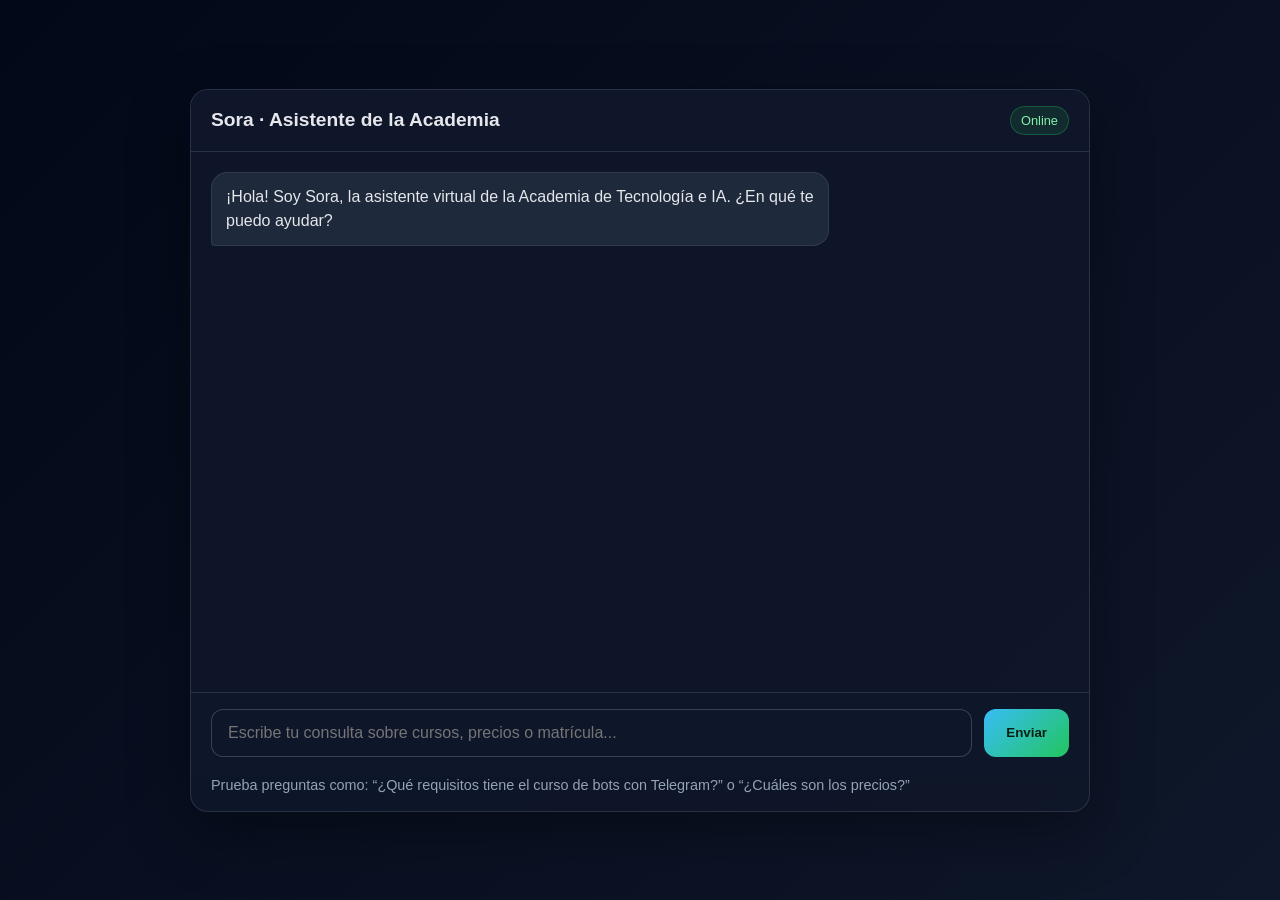
==== templates/index.html @ 0be1554e "cambios" ====
<!DOCTYPE html>
<html lang="es">
  <head>
    <meta charset="UTF-8" />
    <meta name="viewport" content="width=device-width, initial-scale=1.0" />
    <title>Sora AI Support</title>
    <style>
      :root {
        --bg: #0f172a;
        --panel: #111827;
        --panel-soft: #1f2937;
        --primary: #22c55e;
        --secondary: #38bdf8;
        --text: #e5e7eb;
        --muted: #94a3b8;
        --user: #14532d;
        --bot: #1e293b;
      }

      * { box-sizing: border-box; }
      body {
        margin: 0;
        font-family: Arial, sans-serif;
        background: linear-gradient(135deg, #020817, var(--bg));
        color: var(--text);
        min-height: 100vh;
        display: flex;
        align-items: center;
        justify-content: center;
      }

      .app {
        width: min(900px, 95vw);
        background: rgba(15, 23, 42, 0.9);
        border: 1px solid rgba(148, 163, 184, 0.2);
        border-radius: 18px;
        box-shadow: 0 20px 60px rgba(0,0,0,0.35);
        overflow: hidden;
      }

      .topbar {
        background: rgba(15, 23, 42, 0.95);
        padding: 16px 20px;
        border-bottom: 1px solid rgba(148, 163, 184, 0.2);
        display: flex;
        justify-content: space-between;
        align-items: center;
      }

      .title {
        font-size: 1.2rem;
        font-weight: 700;
      }

      .status {
        background: rgba(34, 197, 94, 0.12);
        color: #86efac;
        border: 1px solid rgba(34, 197, 94, 0.3);
        padding: 6px 10px;
        border-radius: 999px;
        font-size: 0.8rem;
      }

      .chat {
        height: 60vh;
        min-height: 420px;
        overflow-y: auto;
        padding: 20px;
        background: rgba(15, 23, 42, 0.6);
      }

      .msg {
        display: flex;
        margin-bottom: 14px;
      }

      .msg.user { justify-content: flex-end; }
      .msg.bot { justify-content: flex-start; }

      .bubble {
        max-width: 72%;
        padding: 12px 14px;
        border-radius: 16px;
        line-height: 1.5;
        white-space: pre-wrap;
      }

      .msg.user .bubble {
        background: var(--user);
        border-bottom-right-radius: 4px;
      }

      .msg.bot .bubble {
        background: var(--bot);
        border: 1px solid rgba(148, 163, 184, 0.15);
        border-bottom-left-radius: 4px;
      }

      .composer {
        display: flex;
        gap: 12px;
        padding: 16px 20px 20px;
        background: rgba(15, 23, 42, 0.9);
        border-top: 1px solid rgba(148, 163, 184, 0.2);
      }

      input {
        flex: 1;
        border: 1px solid rgba(148, 163, 184, 0.3);
        background: rgba(15, 23, 42, 0.8);
        color: var(--text);
        border-radius: 12px;
        padding: 14px 16px;
        font-size: 1rem;
      }

      button {
        border: none;
        background: linear-gradient(135deg, var(--secondary), var(--primary));
        color: #062012;
        font-weight: 700;
        border-radius: 12px;
        padding: 0 22px;
        cursor: pointer;
      }

      .hint {
        padding: 0 20px 18px;
        color: var(--muted);
        font-size: 0.9rem;
      }
    </style>
  </head>
  <body>
    <div class="app">
      <div class="topbar">
        <div class="title">Sora · Asistente de la Academia</div>
        <div class="status">Online</div>
      </div>

      <div class="chat" id="chat"></div>

      <div class="composer">
        <input id="message" type="text" placeholder="Escribe tu consulta sobre cursos, precios o matrícula..." />
        <button id="sendBtn">Enviar</button>
      </div>
      <div class="hint">Prueba preguntas como: “¿Qué requisitos tiene el curso de bots con Telegram?” o “¿Cuáles son los precios?”</div>
    </div>

    <script>
      const chat = document.getElementById('chat');
      const input = document.getElementById('message');
      const sendBtn = document.getElementById('sendBtn');

      function addMessage(text, sender = 'bot') {
        const row = document.createElement('div');
        row.className = `msg ${sender}`;
        const bubble = document.createElement('div');
        bubble.className = 'bubble';
        bubble.textContent = text;
        row.appendChild(bubble);
        chat.appendChild(row);
        chat.scrollTop = chat.scrollHeight;
      }

      function sendMessage() {
        const text = input.value.trim();
        if (!text) return;

        addMessage(text, 'user');
        input.value = '';
        input.disabled = true;
        sendBtn.disabled = true;

        fetch('/api/chat', {
          method: 'POST',
          headers: { 'Content-Type': 'application/json' },
          body: JSON.stringify({ message: text })
        })
        .then(async (res) => {
          const data = await res.json();
          if (!res.ok) {
            throw new Error(data.error || 'Error al consultar');
          }
          addMessage(data.answer || 'Sin respuesta', 'bot');
        })
        .catch((error) => {
          addMessage('No pude responder ahora mismo. Revisa que la base de conocimientos esté disponible.', 'bot');
          console.error(error);
        })
        .finally(() => {
          input.disabled = false;
          sendBtn.disabled = false;
          input.focus();
        });
      }

      sendBtn.addEventListener('click', sendMessage);
      input.addEventListener('keydown', (event) => {
        if (event.key === 'Enter') {
          sendMessage();
        }
      });

      addMessage('¡Hola! Soy Sora, la asistente virtual de la Academia de Tecnología e IA. ¿En qué te puedo ayudar?', 'bot');
    </script>
  </body>
</html>
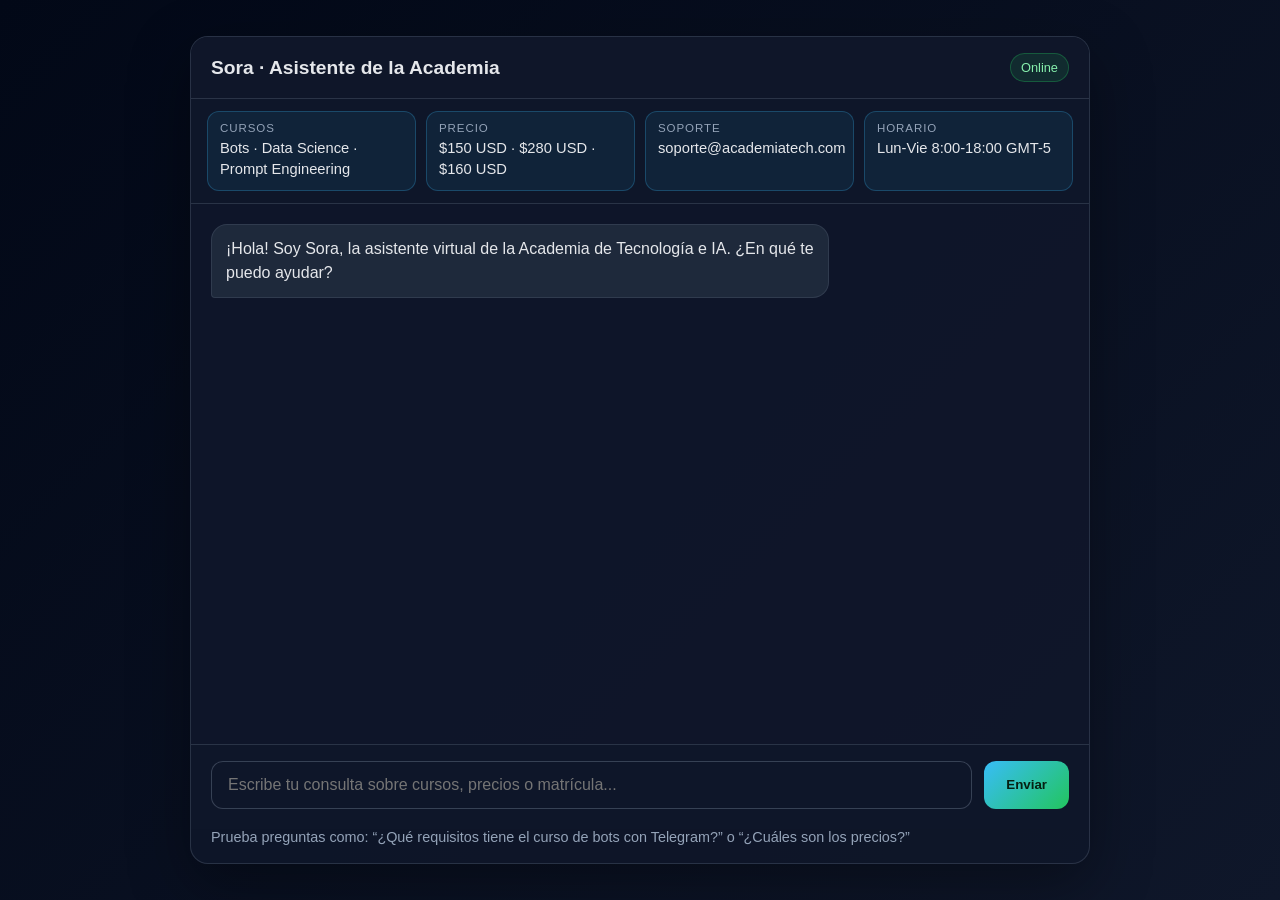
==== commit 29a3ba42: "Actualización de web_app.py e index.html" ====
--- a/templates/index.html
+++ b/templates/index.html
@@ -47,6 +47,38 @@
         align-items: center;
       }
 
+      .info-bar {
+        display: grid;
+        grid-template-columns: repeat(auto-fit, minmax(150px, 1fr));
+        gap: 10px;
+        padding: 12px 16px;
+        background: rgba(15, 23, 42, 0.7);
+        border-bottom: 1px solid rgba(148, 163, 184, 0.2);
+      }
+
+      .info-pill {
+        background: rgba(56, 189, 248, 0.08);
+        border: 1px solid rgba(56, 189, 248, 0.25);
+        border-radius: 12px;
+        padding: 10px 12px;
+      }
+
+      .info-label {
+        display: block;
+        color: var(--muted);
+        font-size: 0.72rem;
+        text-transform: uppercase;
+        letter-spacing: 0.08em;
+        margin-bottom: 4px;
+      }
+
+      .info-value {
+        display: block;
+        font-size: 0.92rem;
+        line-height: 1.4;
+        color: var(--text);
+      }
+
       .title {
         font-size: 1.2rem;
         font-weight: 700;
@@ -138,6 +170,8 @@
         <div class="status">Online</div>
       </div>
 
+      <div class="info-bar" id="infoBar"></div>
+
       <div class="chat" id="chat"></div>
 
       <div class="composer">
@@ -151,6 +185,47 @@
       const chat = document.getElementById('chat');
       const input = document.getElementById('message');
       const sendBtn = document.getElementById('sendBtn');
+
+      function renderInfoBar(items) {
+        const bar = document.getElementById('infoBar');
+        bar.innerHTML = '';
+
+        items.forEach((item) => {
+          const pill = document.createElement('div');
+          pill.className = 'info-pill';
+
+          const label = document.createElement('span');
+          label.className = 'info-label';
+          label.textContent = item.label;
+
+          const value = document.createElement('span');
+          value.className = 'info-value';
+          value.textContent = item.value;
+
+          pill.appendChild(label);
+          pill.appendChild(value);
+          bar.appendChild(pill);
+        });
+      }
+
+      function loadDefaultInfo() {
+        fetch('/api/info')
+          .then((response) => response.json())
+          .then((data) => {
+            const items = data.items || [];
+            if (items.length) {
+              renderInfoBar(items);
+            }
+          })
+          .catch(() => {
+            renderInfoBar([
+              { label: 'Cursos', value: 'Bots · Data Science · Prompt Engineering' },
+              { label: 'Precio', value: '$150 USD · $280 USD · $160 USD' },
+              { label: 'Soporte', value: 'soporte@academiatech.com' },
+              { label: 'Horario', value: 'Lun-Vie 8:00-18:00 GMT-5' }
+            ]);
+          });
+      }
 
       function addMessage(text, sender = 'bot') {
         const row = document.createElement('div');
@@ -202,6 +277,7 @@
         }
       });
 
+      loadDefaultInfo();
       addMessage('¡Hola! Soy Sora, la asistente virtual de la Academia de Tecnología e IA. ¿En qué te puedo ayudar?', 'bot');
     </script>
   </body>
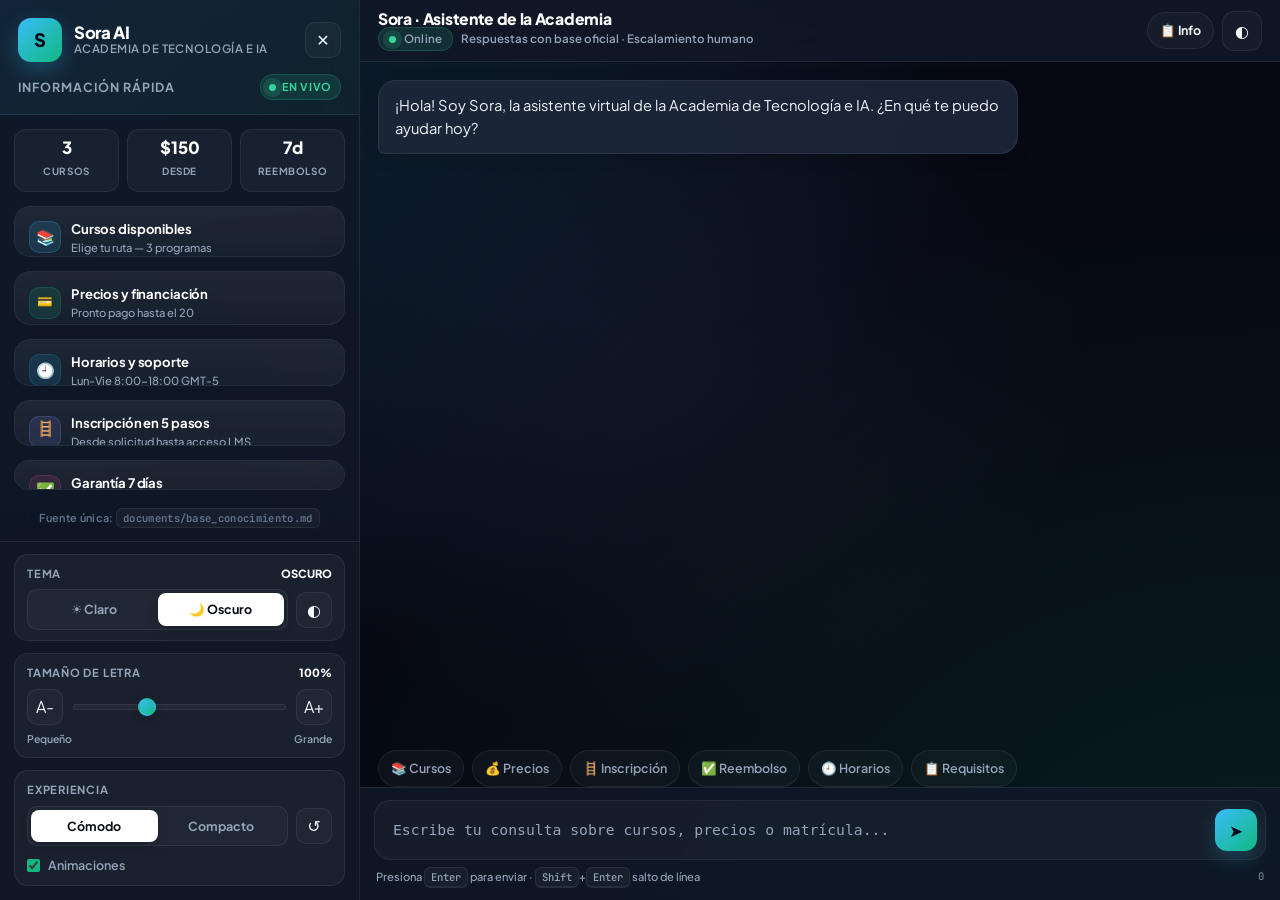
==== commit 238b2f19: "feat(ui): sidebar slide-bar completo con info rapida y controles UX - layout 2-panel: sidebar 360px " ====
--- a/templates/index.html
+++ b/templates/index.html
@@ -1,284 +1,834 @@
 <!DOCTYPE html>
 <html lang="es">
-  <head>
-    <meta charset="UTF-8" />
-    <meta name="viewport" content="width=device-width, initial-scale=1.0" />
-    <title>Sora AI Support</title>
-    <style>
-      :root {
-        --bg: #0f172a;
-        --panel: #111827;
-        --panel-soft: #1f2937;
-        --primary: #22c55e;
-        --secondary: #38bdf8;
-        --text: #e5e7eb;
-        --muted: #94a3b8;
-        --user: #14532d;
-        --bot: #1e293b;
+<head>
+  <meta charset="UTF-8" />
+  <meta name="viewport" content="width=device-width, initial-scale=1.0" />
+  <title>Sora AI Support — Academia de Tecnología e IA</title>
+  <link rel="preconnect" href="https://fonts.googleapis.com">
+  <link rel="preconnect" href="https://fonts.gstatic.com" crossorigin>
+  <link href="https://fonts.googleapis.com/css2?family=Plus+Jakarta+Sans:wght@400;500;600;700;800&family=JetBrains+Mono:wght@500&display=swap" rel="stylesheet">
+  <style>
+    /* ========== THEME VARIABLES ========== */
+    :root {
+      --font-scale: 1;
+      --radius: 18px;
+      --radius-sm: 12px;
+      --radius-pill: 999px;
+      --shadow: 0 20px 50px -12px rgba(0,0,0,0.45);
+      --sidebar-w: 360px;
+      /* DARK (default) */
+      --bg: #070a14;
+      --bg-soft: #0b1020;
+      --bg-gradient-1: rgba(56,189,248,0.14);
+      --bg-gradient-2: rgba(16,185,129,0.10);
+      --panel: rgba(17,24,39,0.88);
+      --panel-soft: rgba(255,255,255,0.04);
+      --panel-border: rgba(255,255,255,0.08);
+      --panel-hover: rgba(255,255,255,0.07);
+      --text: #f1f5f9;
+      --text-strong: #ffffff;
+      --muted: #94a3b8;
+      --muted-2: #64748b;
+      --primary: #10b981;
+      --primary-strong: #059669;
+      --accent: #38bdf8;
+      --accent-2: #818cf8;
+      --ring: rgba(56,189,248,0.35);
+      --user-msg: linear-gradient(135deg, #059669 0%, #10b981 100%);
+      --bot-msg: rgba(30,41,59,0.85);
+      --card-bg: rgba(255,255,255,0.03);
+      --card-border: rgba(255,255,255,0.07);
+      --success: #34d399;
+      --warning: #f59e0b;
+      --overlay: rgba(0,0,0,0.55);
+    }
+    [data-theme="light"] {
+      --bg: #f1f5f9;
+      --bg-soft: #e2e8f0;
+      --bg-gradient-1: rgba(56,189,248,0.12);
+      --bg-gradient-2: rgba(16,185,129,0.08);
+      --panel: rgba(255,255,255,0.92);
+      --panel-soft: rgba(15,23,42,0.04);
+      --panel-border: rgba(15,23,42,0.08);
+      --panel-hover: rgba(15,23,42,0.06);
+      --text: #0f172a;
+      --text-strong: #020617;
+      --muted: #64748b;
+      --muted-2: #94a3b8;
+      --bot-msg: #ffffff;
+      --card-bg: #ffffff;
+      --card-border: rgba(15,23,42,0.08);
+      --overlay: rgba(15,23,42,0.35);
+      --shadow: 0 20px 50px -12px rgba(15,23,42,0.15);
+    }
+
+    *{box-sizing:border-box;margin:0;padding:0}
+    html{font-size: calc(16px * var(--font-scale));}
+    body{
+      font-family:'Plus Jakarta Sans',system-ui,-apple-system,sans-serif;
+      background: var(--bg);
+      color: var(--text);
+      min-height:100vh;
+      overflow:hidden;
+      line-height:1.5;
+      -webkit-font-smoothing:antialiased;
+    }
+    body::before{
+      content:"";
+      position:fixed; inset:0; pointer-events:none;
+      background:
+        radial-gradient(at 0% 0%, var(--bg-gradient-1) 0, transparent 55%),
+        radial-gradient(at 100% 100%, var(--bg-gradient-2) 0, transparent 55%),
+        radial-gradient(at 50% 40%, rgba(129,140,248,0.06) 0, transparent 50%);
+      z-index:-1;
+    }
+    button, input, select{font:inherit}
+    /* ========== LAYOUT ========== */
+    .layout{
+      display:flex;
+      height:100vh;
+      height:100dvh;
+      overflow:hidden;
+    }
+    /* Sidebar */
+    .sidebar{
+      width:var(--sidebar-w);
+      flex-shrink:0;
+      background: var(--panel);
+      backdrop-filter: blur(20px) saturate(1.2);
+      -webkit-backdrop-filter: blur(20px) saturate(1.2);
+      border-right:1px solid var(--panel-border);
+      display:flex;
+      flex-direction:column;
+      overflow:hidden;
+      transition: transform 0.35s cubic-bezier(0.32,0.72,0,1), width 0.2s;
+      z-index:40;
+    }
+    .sidebar-header{
+      padding:18px 18px 14px;
+      border-bottom:1px solid var(--panel-border);
+      background: linear-gradient(135deg, rgba(56,189,248,0.08), rgba(16,185,129,0.06));
+      position:sticky; top:0; z-index:2;
+    }
+    .brand{
+      display:flex; align-items:center; gap:12px; margin-bottom:12px;
+    }
+    .brand-mark{
+      width:44px; height:44px; border-radius:13px;
+      background: linear-gradient(135deg, var(--accent), var(--primary));
+      display:grid; place-items:center;
+      font-weight:800; font-size:1.15rem; color:#020617;
+      box-shadow: 0 8px 20px rgba(56,189,248,0.25);
+      flex-shrink:0;
+    }
+    .brand-text{line-height:1.1}
+    .brand-title{font-weight:800; font-size:1.05rem; letter-spacing:-0.02em; color:var(--text-strong)}
+    .brand-sub{font-size:0.72rem; color:var(--muted); font-weight:600; letter-spacing:0.04em; text-transform:uppercase}
+    .sidebar-title{
+      display:flex; align-items:center; justify-content:space-between;
+      margin-top:4px;
+    }
+    .sidebar-title h2{
+      font-size:0.78rem; font-weight:700; letter-spacing:0.08em; text-transform:uppercase; color:var(--muted);
+    }
+    .badge-live{
+      display:inline-flex; align-items:center; gap:6px;
+      font-size:0.68rem; font-weight:700; letter-spacing:0.06em; text-transform:uppercase;
+      color:var(--success); background: rgba(52,211,153,0.12); border:1px solid rgba(52,211,153,0.2);
+      padding:4px 8px; border-radius:var(--radius-pill);
+    }
+    .badge-live i{width:7px; height:7px; background:var(--success); border-radius:50%; box-shadow:0 0 0 6px rgba(52,211,153,0.15); animation:pulse 2s infinite}
+
+    .sidebar-scroll{
+      flex:1; overflow-y:auto; padding:14px 14px 10px; display:flex; flex-direction:column; gap:14px;
+      scrollbar-width:thin; scrollbar-color: var(--panel-border) transparent;
+    }
+    .sidebar-scroll::-webkit-scrollbar{width:5px}
+    .sidebar-scroll::-webkit-scrollbar-thumb{background: var(--panel-border); border-radius:10px}
+    /* Cards */
+    .card{
+      background: var(--card-bg);
+      border:1px solid var(--card-border);
+      border-radius:16px;
+      overflow:hidden;
+      transition: border-color 0.2s, transform 0.2s;
+    }
+    .card:hover{border-color: var(--panel-border); transform: translateY(-1px)}
+    .card-head{
+      padding:12px 14px 10px;
+      display:flex; align-items:center; gap:10px;
+      border-bottom:1px solid var(--card-border);
+      background: linear-gradient(180deg, var(--panel-soft), transparent);
+    }
+    .card-icon{
+      width:32px; height:32px; border-radius:10px; display:grid; place-items:center;
+      font-size:0.95rem; flex-shrink:0;
+    }
+    .card-icon.courses{background: rgba(56,189,248,0.14); border:1px solid rgba(56,189,248,0.2)}
+    .card-icon.price{background: rgba(16,185,129,0.14); border:1px solid rgba(16,185,129,0.2)}
+    .card-icon.steps{background: rgba(129,140,248,0.14); border:1px solid rgba(129,140,248,0.2)}
+    .card-icon.contact{background: rgba(245,158,11,0.14); border:1px solid rgba(245,158,11,0.2)}
+    .card-icon.hours{background: rgba(14,165,233,0.14); border:1px solid rgba(14,165,233,0.2)}
+    .card-icon.guarantee{background: rgba(236,72,153,0.12); border:1px solid rgba(236,72,153,0.2)}
+    .card-title{font-size:0.82rem; font-weight:700; letter-spacing:-0.01em; color:var(--text-strong)}
+    .card-sub{font-size:0.70rem; color:var(--muted); font-weight:500}
+    .card-body{padding:12px 14px}
+    /* Quick stats */
+    .stats{
+      display:grid; grid-template-columns:1fr 1fr 1fr; gap:8px;
+    }
+    .stat{
+      background: var(--panel-soft);
+      border:1px solid var(--card-border);
+      border-radius:12px; padding:10px 8px; text-align:center;
+    }
+    .stat strong{display:block; font-size:1.05rem; font-weight:800; line-height:1; color:var(--text-strong)}
+    .stat span{font-size:0.62rem; font-weight:700; letter-spacing:0.06em; text-transform:uppercase; color:var(--muted)}
+    /* Course list */
+    .course-list{display:flex; flex-direction:column; gap:8px}
+    .course{
+      display:flex; gap:10px; padding:10px 11px; border-radius:12px;
+      background: var(--panel-soft); border:1px solid transparent;
+    }
+    .course-dot{width:10px; height:10px; border-radius:50%; margin-top:6px; flex-shrink:0}
+    .course:nth-child(1) .course-dot{background:var(--accent); box-shadow:0 0 0 6px rgba(56,189,248,0.15)}
+    .course:nth-child(2) .course-dot{background:var(--primary); box-shadow:0 0 0 6px rgba(16,185,129,0.15)}
+    .course:nth-child(3) .course-dot{background:var(--accent-2); box-shadow:0 0 0 6px rgba(129,140,248,0.15)}
+    .course-name{font-size:0.82rem; font-weight:700; line-height:1.25; color:var(--text-strong)}
+    .course-meta{font-size:0.72rem; color:var(--muted); margin-top:2px; line-height:1.35}
+    /* Price table */
+    .price-table{width:100%; border-collapse:separate; border-spacing:0; font-size:0.78rem; overflow:hidden; border-radius:10px; border:1px solid var(--card-border)}
+    .price-table th{font-size:0.66rem; letter-spacing:0.06em; text-transform:uppercase; color:var(--muted); background: var(--panel-soft); padding:8px 10px; text-align:left; font-weight:700}
+    .price-table td{padding:9px 10px; border-top:1px solid var(--card-border); font-weight:600}
+    .price-table tr:first-child th:first-child{border-top-left-radius:10px}
+    .price-table tr:first-child th:last-child{border-top-right-radius:10px}
+    .price{color:var(--text-strong); font-family:'JetBrains Mono',monospace; font-size:0.78rem}
+    .price small{color:var(--muted); font-weight:500}
+    /* Steps */
+    .steps{display:flex; flex-direction:column; gap:8px}
+    .step{display:flex; gap:10px; align-items:flex-start}
+    .step-n{width:26px; height:26px; border-radius:50%; display:grid; place-items:center; font-size:0.72rem; font-weight:800; background: var(--text-strong); color:var(--bg); flex-shrink:0; margin-top:1px}
+    [data-theme="light"] .step-n{background: var(--text-strong); color:#fff}
+    .step-title{font-size:0.80rem; font-weight:700; color:var(--text-strong); line-height:1.25}
+    .step-desc{font-size:0.72rem; color:var(--muted); line-height:1.4}
+    /* Contact */
+    .contact-grid{display:grid; gap:8px}
+    .contact-item{display:flex; gap:10px; align-items:center; padding:9px 11px; border-radius:12px; background: var(--panel-soft); border:1px solid transparent; text-decoration:none; color:inherit; transition:background 0.2s}
+    .contact-item:hover{background: var(--panel-hover)}
+    .contact-ic{width:32px; height:32px; border-radius:10px; display:grid; place-items:center; background: var(--card-bg); border:1px solid var(--card-border); font-size:0.9rem}
+    .contact-label{font-size:0.68rem; font-weight:700; letter-spacing:0.05em; text-transform:uppercase; color:var(--muted)}
+    .contact-value{font-size:0.80rem; font-weight:600; color:var(--text-strong); word-break:break-all}
+    /* Sidebar footer controls */
+    .sidebar-footer{
+      padding:12px 14px 14px; border-top:1px solid var(--panel-border);
+      background: var(--panel);
+      display:flex; flex-direction:column; gap:12px;
+    }
+    .control-group{
+      background: var(--panel-soft); border:1px solid var(--card-border); border-radius:14px; padding:10px 12px;
+    }
+    .control-label{
+      display:flex; align-items:center; justify-content:space-between; margin-bottom:8px;
+      font-size:0.70rem; font-weight:700; letter-spacing:0.07em; text-transform:uppercase; color:var(--muted);
+    }
+    .control-label span{font-weight:800; color:var(--text-strong); letter-spacing:0}
+    .control-row{display:flex; align-items:center; gap:8px}
+    .seg{
+      display:flex; background: var(--card-bg); border:1px solid var(--card-border); border-radius:10px; padding:3px; flex:1;
+    }
+    .seg button{
+      flex:1; border:none; background:transparent; color:var(--muted); font-size:0.78rem; font-weight:700;
+      padding:7px 6px; border-radius:8px; cursor:pointer; transition: all 0.2s;
+    }
+    .seg button.active{background: var(--text-strong); color:var(--bg); box-shadow: 0 4px 12px rgba(0,0,0,0.15)}
+    [data-theme="light"] .seg button.active{background: var(--text-strong); color:#fff}
+    .icon-btn{
+      width:36px; height:36px; border-radius:10px; border:1px solid var(--card-border); background: var(--card-bg);
+      display:grid; place-items:center; cursor:pointer; color:var(--text); transition: all 0.2s; flex-shrink:0;
+    }
+    .icon-btn:hover{border-color: var(--panel-border); background: var(--panel-hover); transform: translateY(-1px)}
+    .range{
+      -webkit-appearance:none; appearance:none; width:100%; height:6px; border-radius:10px;
+      background: var(--panel-soft); border:1px solid var(--card-border); outline:none;
+    }
+    .range::-webkit-slider-thumb{
+      -webkit-appearance:none; width:18px; height:18px; border-radius:50%;
+      background: linear-gradient(135deg, var(--accent), var(--primary)); border:2px solid var(--card-bg);
+      box-shadow: 0 2px 8px rgba(0,0,0,0.2); cursor:pointer;
+    }
+    .range::-moz-range-thumb{width:18px; height:18px; border-radius:50%; background: var(--accent); border:2px solid var(--card-bg); cursor:pointer}
+    .hint-mini{font-size:0.66rem; color:var(--muted); display:flex; justify-content:space-between; margin-top:6px; font-weight:600}
+    /* Main */
+    .main{
+      flex:1; display:flex; flex-direction:column; min-width:0; min-height:0;
+      background: transparent;
+    }
+    .topbar{
+      height:62px; flex-shrink:0;
+      display:flex; align-items:center; justify-content:space-between; gap:12px;
+      padding:0 18px;
+      background: var(--panel);
+      backdrop-filter: blur(16px);
+      border-bottom:1px solid var(--panel-border);
+    }
+    .topbar-left{display:flex; align-items:center; gap:12px; min-width:0}
+    .hamburger{
+      width:40px; height:40px; border-radius:12px; border:1px solid var(--card-border);
+      background: var(--card-bg); display:grid; place-items:center; cursor:pointer; color:var(--text);
+      display:none;
+    }
+    .topbar-title{line-height:1.1; min-width:0}
+    .topbar-title strong{display:block; font-size:0.98rem; font-weight:800; letter-spacing:-0.02em; color:var(--text-strong); white-space:nowrap; overflow:hidden; text-overflow:ellipsis}
+    .topbar-title span{font-size:0.72rem; color:var(--muted); font-weight:600; display:flex; align-items:center; gap:8px}
+    .status{
+      display:inline-flex; align-items:center; gap:7px; font-size:0.72rem; font-weight:700; letter-spacing:0.02em;
+      color:var(--success); background: rgba(52,211,153,0.12); border:1px solid rgba(52,211,153,0.2);
+      padding:5px 10px; border-radius:var(--radius-pill);
+    }
+    .status i{width:7px; height:7px; background:var(--success); border-radius:50%; box-shadow:0 0 0 6px rgba(52,211,153,0.15); animation:pulse 2s infinite}
+    .topbar-actions{display:flex; align-items:center; gap:8px; flex-shrink:0}
+    .topbar-actions .icon-btn{width:40px; height:40px; border-radius:12px}
+    .pill-btn{
+      display:inline-flex; align-items:center; gap:6px; font-size:0.78rem; font-weight:700;
+      padding:8px 12px; border-radius:var(--radius-pill); border:1px solid var(--card-border);
+      background: var(--card-bg); color:var(--text); cursor:pointer;
+    }
+    .pill-btn:hover{background: var(--panel-hover)}
+    /* Chat */
+    .chat-wrap{
+      flex:1; display:flex; flex-direction:column; min-height:0; padding:0;
+      background: transparent;
+    }
+    .chat{
+      flex:1; overflow-y:auto; padding:18px 18px 10px; display:flex; flex-direction:column; gap:14px;
+      scroll-behavior:smooth;
+    }
+    .chat::-webkit-scrollbar{width:6px}
+    .chat::-webkit-scrollbar-thumb{background: var(--panel-border); border-radius:10px}
+    .msg{display:flex; width:100%; animation:fadeIn 0.28s ease-out}
+    @keyframes fadeIn{from{opacity:0; transform:translateY(6px)} to{opacity:1; transform:translateY(0)}}
+    @keyframes pulse{0%,100%{opacity:1} 50%{opacity:0.6}}
+    .msg.user{justify-content:flex-end}
+    .msg.bot{justify-content:flex-start}
+    .bubble{
+      max-width:min(78%, 640px); padding:13px 16px; border-radius:18px;
+      font-size:0.92rem; line-height:1.55; white-space:pre-wrap; word-break:break-word;
+      box-shadow: 0 4px 18px rgba(0,0,0,0.12);
+    }
+    .msg.user .bubble{
+      background: var(--user-msg); color:#fff; border-bottom-right-radius:6px;
+    }
+    .msg.bot .bubble{
+      background: var(--bot-msg); border:1px solid var(--card-border); border-bottom-left-radius:6px;
+      color:var(--text);
+    }
+    [data-theme="light"] .msg.bot .bubble{box-shadow: 0 4px 18px rgba(15,23,42,0.06)}
+    /* Suggestions */
+    .suggestions{
+      display:flex; gap:8px; padding:8px 18px 0; overflow-x:auto; scrollbar-width:none;
+    }
+    .suggestions::-webkit-scrollbar{display:none}
+    .chip{
+      flex-shrink:0; font-size:0.78rem; font-weight:600; padding:8px 12px; border-radius:var(--radius-pill);
+      background: var(--card-bg); border:1px solid var(--card-border); color:var(--muted); cursor:pointer; white-space:nowrap; transition: all 0.2s;
+    }
+    .chip:hover{background: var(--panel-hover); color:var(--text); border-color: var(--panel-border); transform: translateY(-1px)}
+    /* Composer */
+    .composer-wrap{
+      padding:12px 14px 14px; background: var(--panel); backdrop-filter: blur(16px);
+      border-top:1px solid var(--panel-border);
+    }
+    .composer{
+      display:flex; gap:10px; align-items:flex-end; background: var(--card-bg);
+      border:1px solid var(--card-border); border-radius:16px; padding:8px; transition: border-color 0.2s, box-shadow 0.2s;
+    }
+    .composer:focus-within{border-color: var(--ring); box-shadow: 0 0 0 4px rgba(56,189,248,0.12)}
+    .composer textarea{
+      flex:1; border:none; background:transparent; color:var(--text); outline:none; resize:none;
+      padding:10px 10px; max-height:120px; min-height:24px; font-size:0.92rem; line-height:1.5;
+    }
+    .composer textarea::placeholder{color:var(--muted)}
+    .send-btn{
+      width:42px; height:42px; border-radius:12px; border:none; flex-shrink:0;
+      background: linear-gradient(135deg, var(--accent), var(--primary)); color:#020617;
+      display:grid; place-items:center; cursor:pointer; font-weight:800; font-size:1.05rem;
+      box-shadow: 0 8px 18px rgba(56,189,248,0.2); transition: transform 0.15s, filter 0.15s;
+    }
+    .send-btn:hover{transform: translateY(-1px); filter:brightness(1.05)}
+    .send-btn:disabled{opacity:0.5; cursor:not-allowed; transform:none}
+    .composer-hint{
+      display:flex; justify-content:space-between; align-items:center; margin-top:8px; padding:0 2px;
+      font-size:0.70rem; color:var(--muted); font-weight:500;
+    }
+    .composer-hint kbd{
+      font-family:'JetBrains Mono',monospace; font-size:0.66rem; background: var(--panel-soft); border:1px solid var(--card-border);
+      border-bottom-width:2px; padding:2px 6px; border-radius:6px; color:var(--muted);
+    }
+    /* Overlay */
+    .overlay{
+      position:fixed; inset:0; background: var(--overlay); backdrop-filter: blur(2px);
+      opacity:0; pointer-events:none; transition: opacity 0.25s; z-index:39;
+    }
+    .overlay.open{opacity:1; pointer-events:auto}
+    /* Typing */
+    .typing{display:flex; gap:5px; align-items:center; padding:4px 0}
+    .typing span{width:6px; height:6px; background: var(--muted); border-radius:50%; animation: bounce 1.3s infinite ease-in-out both}
+    .typing span:nth-child(1){animation-delay:-0.32s}
+    .typing span:nth-child(2){animation-delay:-0.16s}
+    @keyframes bounce{0%,80%,100%{transform:scale(0)} 40%{transform:scale(1)}}
+    /* Responsive */
+    @media (max-width: 960px){
+      .sidebar{
+        position:fixed; inset:0 auto 0 0; width:min(380px, 86vw); transform: translateX(-100%);
+        box-shadow: var(--shadow);
       }
-
-      * { box-sizing: border-box; }
-      body {
-        margin: 0;
-        font-family: Arial, sans-serif;
-        background: linear-gradient(135deg, #020817, var(--bg));
-        color: var(--text);
-        min-height: 100vh;
-        display: flex;
-        align-items: center;
-        justify-content: center;
+      .sidebar.open{transform: translateX(0)}
+      .hamburger{display:grid}
+      .topbar-title strong{font-size:0.92rem}
+    }
+    @media (max-width: 560px){
+      .bubble{max-width:88%}
+      .topbar{padding:0 12px; height:58px}
+      .chat{padding:14px 12px 10px}
+      .suggestions{padding:8px 12px 0}
+      .composer-wrap{padding:10px 10px 12px}
+      .stats{grid-template-columns:1fr 1fr}
+    }
+    /* Density */
+    [data-density="compact"] .card-body{padding:10px 12px}
+    [data-density="compact"] .course{padding:8px 10px}
+    [data-density="compact"] .bubble{padding:11px 14px; font-size:0.88rem}
+    /* Reduced motion */
+    @media (prefers-reduced-motion: reduce){
+      *{animation:none !important; transition:none !important}
+    }
+  </style>
+</head>
+<body>
+  <div class="layout" id="layout">
+    <!-- SIDEBAR -->
+    <aside class="sidebar" id="sidebar" aria-label="Información rápida">
+      <div class="sidebar-header">
+        <div class="brand">
+          <div class="brand-mark">S</div>
+          <div class="brand-text">
+            <div class="brand-title">Sora AI</div>
+            <div class="brand-sub">Academia de Tecnología e IA</div>
+          </div>
+          <button class="icon-btn" id="closeSidebar" aria-label="Cerrar panel" style="margin-left:auto; width:36px; height:36px;">✕</button>
+        </div>
+        <div class="sidebar-title">
+          <h2>Información rápida</h2>
+          <span class="badge-live"><i></i> En vivo</span>
+        </div>
+      </div>
+
+      <div class="sidebar-scroll" id="sidebarScroll">
+        <!-- Stats -->
+        <div class="stats" id="quickStats">
+          <div class="stat"><strong>3</strong><span>Cursos</span></div>
+          <div class="stat"><strong>$150</strong><span>Desde</span></div>
+          <div class="stat"><strong>7d</strong><span>Reembolso</span></div>
+        </div>
+
+        <!-- Cursos -->
+        <section class="card" aria-labelledby="coursesTitle">
+          <div class="card-head">
+            <div class="card-icon courses">📚</div>
+            <div>
+              <div class="card-title" id="coursesTitle">Cursos disponibles</div>
+              <div class="card-sub">Elige tu ruta — 3 programas</div>
+            </div>
+          </div>
+          <div class="card-body">
+            <div class="course-list" id="coursesList">
+              <div class="course"><span class="course-dot"></span><div><div class="course-name">Desarrollo de Bots con Telegram e IA</div><div class="course-meta">4 semanas · 20h · Intermedio · Online en vivo Zoom</div></div></div>
+              <div class="course"><span class="course-dot"></span><div><div class="course-name">Python para Ciencia de Datos e IA</div><div class="course-meta">8 semanas · 40h · Desde cero · Asincrónico + tutorías</div></div></div>
+              <div class="course"><span class="course-dot"></span><div><div class="course-name">Prompt Engineering y Agentes de IA</div><div class="course-meta">4 semanas · 20h · Principiante-Intermedio · En vivo + labs</div></div></div>
+            </div>
+          </div>
+        </section>
+
+        <!-- Precios -->
+        <section class="card" aria-labelledby="priceTitle">
+          <div class="card-head">
+            <div class="card-icon price">💳</div>
+            <div>
+              <div class="card-title" id="priceTitle">Precios y financiación</div>
+              <div class="card-sub">Pronto pago hasta el 20</div>
+            </div>
+          </div>
+          <div class="card-body" style="padding:0">
+            <table class="price-table" id="priceTable" aria-label="Tabla de precios">
+              <thead><tr><th>Curso</th><th>Regular</th><th>Pronto pago</th></tr></thead>
+              <tbody>
+                <tr><td>Bots con Telegram e IA</td><td class="price">$150<small> USD</small></td><td class="price">$120 <small>USD</small></td></tr>
+                <tr><td>Python para Data Science</td><td class="price">$280<small> USD</small></td><td class="price">$230 <small>USD</small></td></tr>
+                <tr><td>Prompt Eng. y Agentes</td><td class="price">$160<small> USD</small></td><td class="price">$130 <small>USD</small></td></tr>
+              </tbody>
+            </table>
+            <div style="padding:10px 14px; font-size:0.72rem; color:var(--muted); line-height:1.4">
+              2 cuotas sin interés · 3 cuotas para Python · Descuento exalumnos 15% · Grupal 20-30%
+            </div>
+          </div>
+        </section>
+
+        <!-- Horarios -->
+        <section class="card" aria-labelledby="hoursTitle">
+          <div class="card-head">
+            <div class="card-icon hours">🕘</div>
+            <div>
+              <div class="card-title" id="hoursTitle">Horarios y soporte</div>
+              <div class="card-sub" id="hoursSub">Lun-Vie 8:00-18:00 GMT-5 · Sáb 9:00-13:00</div>
+            </div>
+          </div>
+          <div class="card-body" style="padding:0">
+            <div class="contact-grid" style="padding:12px 14px">
+              <a class="contact-item" href="mailto:soporte@academiatech.com" id="supportEmailWrap">
+                <span class="contact-ic">✉️</span>
+                <span><span class="contact-label">Soporte</span><span class="contact-value" id="supportEmail">soporte@academiatech.com</span></span>
+              </a>
+              <a class="contact-item" href="mailto:admisiones@academiatech.com">
+                <span class="contact-ic">🎓</span>
+                <span><span class="contact-label">Admisiones</span><span class="contact-value" id="admissionsEmail">admisiones@academiatech.com</span></span>
+              </a>
+              <a class="contact-item" href="https://t.me/SoporteAcademiaBot" target="_blank" rel="noopener">
+                <span class="contact-ic">💬</span>
+                <span><span class="contact-label">Bot 24/7</span><span class="contact-value">@SoporteAcademiaBot</span></span>
+              </a>
+            </div>
+          </div>
+        </section>
+
+        <!-- Inscripción -->
+        <section class="card" aria-labelledby="stepsTitle">
+          <div class="card-head">
+            <div class="card-icon steps">🪜</div>
+            <div>
+              <div class="card-title" id="stepsTitle">Inscripción en 5 pasos</div>
+              <div class="card-sub">Desde solicitud hasta acceso LMS</div>
+            </div>
+          </div>
+          <div class="card-body">
+            <div class="steps">
+              <div class="step"><span class="step-n">1</span><div><div class="step-title">Solicitud</div><div class="step-desc">Formulario de pre-inscripción en la web</div></div></div>
+              <div class="step"><span class="step-n">2</span><div><div class="step-title">Selección</div><div class="step-desc">Elige cohorte, modalidad y horario</div></div></div>
+              <div class="step"><span class="step-n">3</span><div><div class="step-title">Pago</div><div class="step-desc">Stripe, SPEI/PSE/SEPA/Mercado Pago, cripto</div></div></div>
+              <div class="step"><span class="step-n">4</span><div><div class="step-title">Validación</div><div class="step-desc">Tarjeta instantáneo · Transferencia &lt;24h</div></div></div>
+              <div class="step"><span class="step-n">5</span><div><div class="step-title">Acceso</div><div class="step-desc">Correo con credenciales LMS + Discord</div></div></div>
+            </div>
+          </div>
+        </section>
+
+        <!-- Garantía -->
+        <section class="card" aria-labelledby="guaranteeTitle">
+          <div class="card-head">
+            <div class="card-icon guarantee">✅</div>
+            <div>
+              <div class="card-title" id="guaranteeTitle">Garantía 7 días</div>
+              <div class="card-sub">Devolución 100% sin preguntas</div>
+            </div>
+          </div>
+          <div class="card-body">
+            <p style="font-size:0.80rem; color:var(--muted); line-height:1.5">Si no quedas satisfecho, solicita reembolso dentro de los <strong style="color:var(--text-strong)">7 días naturales</strong> tras el inicio. Se procesa en 5-10 días hábiles por el mismo medio de pago. También puedes congelar 1 vez hasta 6 meses.</p>
+          </div>
+        </section>
+
+        <div style="font-size:0.68rem; color:var(--muted-2); text-align:center; padding:6px 0 4px; font-weight:600; letter-spacing:0.03em">
+          Fuente única: <code style="font-family:'JetBrains Mono',monospace; font-size:0.66rem; background:var(--panel-soft); border:1px solid var(--card-border); padding:2px 6px; border-radius:6px">documents/base_conocimiento.md</code>
+        </div>
+      </div>
+
+      <!-- Controls -->
+      <div class="sidebar-footer">
+        <div class="control-group">
+          <div class="control-label">Tema <span id="themeLabel">Oscuro</span></div>
+          <div class="control-row">
+            <div class="seg" role="group" aria-label="Tema">
+              <button id="themeLight" aria-label="Modo claro">☀️ Claro</button>
+              <button id="themeDark" class="active" aria-label="Modo oscuro">🌙 Oscuro</button>
+            </div>
+            <button class="icon-btn" id="themeToggle" aria-label="Cambiar tema" title="Cambiar tema">◐</button>
+          </div>
+        </div>
+
+        <div class="control-group">
+          <div class="control-label">Tamaño de letra <span id="fontLabel">100%</span></div>
+          <div class="control-row" style="gap:10px">
+            <button class="icon-btn" id="fontDown" aria-label="Disminuir letra">A-</button>
+            <input class="range" id="fontRange" type="range" min="85" max="130" step="5" value="100" aria-label="Tamaño de letra">
+            <button class="icon-btn" id="fontUp" aria-label="Aumentar letra">A+</button>
+          </div>
+          <div class="hint-mini"><span>Pequeño</span><span>Grande</span></div>
+        </div>
+
+        <div class="control-group">
+          <div class="control-label">Experiencia</div>
+          <div class="control-row">
+            <div class="seg" role="group" aria-label="Densidad">
+              <button id="densityComfort" class="active">Cómodo</button>
+              <button id="densityCompact">Compacto</button>
+            </div>
+            <button class="icon-btn" id="resetBtn" title="Restablecer" aria-label="Restablecer">↺</button>
+          </div>
+          <label style="display:flex; align-items:center; gap:8px; margin-top:10px; font-size:0.78rem; font-weight:600; color:var(--muted); cursor:pointer">
+            <input type="checkbox" id="animToggle" checked style="accent-color: var(--primary)"> Animaciones
+          </label>
+        </div>
+      </div>
+    </aside>
+
+    <div class="overlay" id="overlay" aria-hidden="true"></div>
+
+    <!-- MAIN -->
+    <main class="main" aria-label="Chat con Sora">
+      <header class="topbar">
+        <div class="topbar-left">
+          <button class="hamburger" id="openSidebar" aria-label="Abrir información rápida">☰</button>
+          <div class="topbar-title">
+            <strong>Sora · Asistente de la Academia</strong>
+            <span><span class="status"><i></i> Online</span> Respuestas con base oficial · Escalamiento humano</span>
+          </div>
+        </div>
+        <div class="topbar-actions">
+          <button class="pill-btn" id="quickInfoBtn" aria-label="Ver información rápida">📋 Info</button>
+          <button class="icon-btn" id="topThemeBtn" aria-label="Tema">◐</button>
+        </div>
+      </header>
+
+      <div class="chat-wrap">
+        <div class="chat" id="chat" role="log" aria-live="polite" aria-label="Conversación"></div>
+        <div class="suggestions" id="suggestions" aria-label="Sugerencias rápidas">
+          <button class="chip" data-q="¿Qué cursos tienen?">📚 Cursos</button>
+          <button class="chip" data-q="¿Cuánto cuesta el curso de bots?">💰 Precios</button>
+          <button class="chip" data-q="¿Cómo me inscribo?">🪜 Inscripción</button>
+          <button class="chip" data-q="¿Cómo pedir reembolso?">✅ Reembolso</button>
+          <button class="chip" data-q="¿Cuál es el horario de atención?">🕘 Horarios</button>
+          <button class="chip" data-q="¿Requisitos del curso de bots?">📋 Requisitos</button>
+        </div>
+      </div>
+
+      <div class="composer-wrap">
+        <div class="composer" id="composer">
+          <textarea id="message" rows="1" placeholder="Escribe tu consulta sobre cursos, precios o matrícula..." aria-label="Mensaje"></textarea>
+          <button class="send-btn" id="sendBtn" aria-label="Enviar">➤</button>
+        </div>
+        <div class="composer-hint">
+          <span>Presiona <kbd>Enter</kbd> para enviar · <kbd>Shift</kbd>+<kbd>Enter</kbd> salto de línea</span>
+          <span style="display:flex; gap:8px; align-items:center">
+            <span id="charCount" style="font-family:'JetBrains Mono',monospace; font-size:0.66rem; opacity:0.7">0</span>
+          </span>
+        </div>
+      </div>
+    </main>
+  </div>
+
+  <script>
+    const chat = document.getElementById('chat');
+    const input = document.getElementById('message');
+    const sendBtn = document.getElementById('sendBtn');
+    const charCount = document.getElementById('charCount');
+    const sidebar = document.getElementById('sidebar');
+    const overlay = document.getElementById('overlay');
+    const openSidebar = document.getElementById('openSidebar');
+    const closeSidebar = document.getElementById('closeSidebar');
+    const quickInfoBtn = document.getElementById('quickInfoBtn');
+
+    // Controls
+    const themeLight = document.getElementById('themeLight');
+    const themeDark = document.getElementById('themeDark');
+    const themeToggle = document.getElementById('themeToggle');
+    const topThemeBtn = document.getElementById('topThemeBtn');
+    const themeLabel = document.getElementById('themeLabel');
+    const fontRange = document.getElementById('fontRange');
+    const fontLabel = document.getElementById('fontLabel');
+    const fontDown = document.getElementById('fontDown');
+    const fontUp = document.getElementById('fontUp');
+    const densityComfort = document.getElementById('densityComfort');
+    const densityCompact = document.getElementById('densityCompact');
+    const animToggle = document.getElementById('animToggle');
+    const resetBtn = document.getElementById('resetBtn');
+
+    // Preferences
+    const prefs = {
+      theme: localStorage.getItem('sora-theme') || 'dark',
+      font: parseInt(localStorage.getItem('sora-font') || '100', 10),
+      density: localStorage.getItem('sora-density') || 'comfort',
+      anim: localStorage.getItem('sora-anim') !== 'false'
+    };
+
+    function applyTheme(t){
+      prefs.theme = t;
+      document.documentElement.setAttribute('data-theme', t);
+      localStorage.setItem('sora-theme', t);
+      themeLabel.textContent = t === 'light' ? 'Claro' : 'Oscuro';
+      themeLight.classList.toggle('active', t === 'light');
+      themeDark.classList.toggle('active', t === 'dark');
+    }
+    function applyFont(v){
+      prefs.font = v;
+      document.documentElement.style.setProperty('--font-scale', (v/100).toString());
+      fontRange.value = v;
+      fontLabel.textContent = v + '%';
+      localStorage.setItem('sora-font', String(v));
+    }
+    function applyDensity(d){
+      prefs.density = d;
+      document.documentElement.setAttribute('data-density', d);
+      localStorage.setItem('sora-density', d);
+      densityComfort.classList.toggle('active', d === 'comfort');
+      densityCompact.classList.toggle('active', d === 'compact');
+    }
+    function applyAnim(on){
+      prefs.anim = on;
+      document.documentElement.style.setProperty('--anim', on ? '1' : '0');
+      if(!on){
+        document.documentElement.style.setProperty('--no-anim', 'none');
+        const s=document.createElement('style'); s.id='no-anim'; s.textContent='*{animation:none !important; transition:none !important}';
+        if(!document.getElementById('no-anim')) document.head.appendChild(s);
+      } else {
+        const el=document.getElementById('no-anim'); if(el) el.remove();
       }
-
-      .app {
-        width: min(900px, 95vw);
-        background: rgba(15, 23, 42, 0.9);
-        border: 1px solid rgba(148, 163, 184, 0.2);
-        border-radius: 18px;
-        box-shadow: 0 20px 60px rgba(0,0,0,0.35);
-        overflow: hidden;
+      localStorage.setItem('sora-anim', String(on));
+      animToggle.checked = on;
+    }
+
+    // Init prefs
+    applyTheme(prefs.theme);
+    applyFont(prefs.font);
+    applyDensity(prefs.density);
+    applyAnim(prefs.anim);
+
+    // Theme events
+    themeLight.addEventListener('click', ()=> applyTheme('light'));
+    themeDark.addEventListener('click', ()=> applyTheme('dark'));
+    const toggleTheme = ()=> applyTheme(prefs.theme === 'dark' ? 'light' : 'dark');
+    themeToggle.addEventListener('click', toggleTheme);
+    topThemeBtn.addEventListener('click', toggleTheme);
+
+    // Font events
+    fontRange.addEventListener('input', e=> applyFont(parseInt(e.target.value,10)));
+    fontDown.addEventListener('click', ()=> applyFont(Math.max(85, prefs.font - 5)));
+    fontUp.addEventListener('click', ()=> applyFont(Math.min(130, prefs.font + 5)));
+    // Density
+    densityComfort.addEventListener('click', ()=> applyDensity('comfort'));
+    densityCompact.addEventListener('click', ()=> applyDensity('compact'));
+    animToggle.addEventListener('change', e=> applyAnim(e.target.checked));
+    resetBtn.addEventListener('click', ()=>{
+      localStorage.clear();
+      applyTheme('dark'); applyFont(100); applyDensity('comfort'); applyAnim(true);
+    });
+
+    // Sidebar toggle
+    function openBar(){ sidebar.classList.add('open'); overlay.classList.add('open'); document.body.style.overflow='hidden'; }
+    function closeBar(){ sidebar.classList.remove('open'); overlay.classList.remove('open'); document.body.style.overflow=''; }
+    openSidebar.addEventListener('click', openBar);
+    quickInfoBtn.addEventListener('click', openBar);
+    closeSidebar.addEventListener('click', closeBar);
+    overlay.addEventListener('click', closeBar);
+    // auto open on desktop
+    if(window.innerWidth > 960){ sidebar.classList.add('open'); }
+    window.addEventListener('resize', ()=>{
+      if(window.innerWidth > 960){ overlay.classList.remove('open'); document.body.style.overflow=''; sidebar.classList.add('open'); }
+      else { sidebar.classList.remove('open'); }
+    });
+
+    // Sidebar data from /api/info
+    function renderSidebarInfo(items){
+      // items: [{label,value},...]
+      const map = Object.fromEntries((items||[]).map(i=> [i.label.toLowerCase(), i.value]));
+      const supportEmail = document.getElementById('supportEmail');
+      const admissionsEmail = document.getElementById('admissionsEmail');
+      const hoursSub = document.getElementById('hoursSub');
+      const priceTable = document.getElementById('priceTable');
+      if(map['soporte'] && supportEmail){ supportEmail.textContent = map['soporte']; supportEmail.closest('a').href = 'mailto:'+map['soporte']; }
+      if(map['admisiones'] && admissionsEmail){ admissionsEmail.textContent = map['admisiones']; admissionsEmail.closest('a').href = 'mailto:'+map['admisiones']; }
+      if(map['horario'] && hoursSub){ hoursSub.textContent = map['horario']; }
+      // Cursos ya hardcodeados, pero si hay map['cursos'] podríamos refrescar
+      if(map['precio'] && priceTable){
+        // opcional: parsear precios y actualizar tabla
       }
-
-      .topbar {
-        background: rgba(15, 23, 42, 0.95);
-        padding: 16px 20px;
-        border-bottom: 1px solid rgba(148, 163, 184, 0.2);
-        display: flex;
-        justify-content: space-between;
-        align-items: center;
+      // quick stats
+      const stats = document.getElementById('quickStats');
+      if(map['precio'] && stats){
+        const m = map['precio'].match(/\$(\d+)/);
+        if(m) stats.children[1].querySelector('strong').textContent = '$' + m[1];
       }
-
-      .info-bar {
-        display: grid;
-        grid-template-columns: repeat(auto-fit, minmax(150px, 1fr));
-        gap: 10px;
-        padding: 12px 16px;
-        background: rgba(15, 23, 42, 0.7);
-        border-bottom: 1px solid rgba(148, 163, 184, 0.2);
-      }
-
-      .info-pill {
-        background: rgba(56, 189, 248, 0.08);
-        border: 1px solid rgba(56, 189, 248, 0.25);
-        border-radius: 12px;
-        padding: 10px 12px;
-      }
-
-      .info-label {
-        display: block;
-        color: var(--muted);
-        font-size: 0.72rem;
-        text-transform: uppercase;
-        letter-spacing: 0.08em;
-        margin-bottom: 4px;
-      }
-
-      .info-value {
-        display: block;
-        font-size: 0.92rem;
-        line-height: 1.4;
-        color: var(--text);
-      }
-
-      .title {
-        font-size: 1.2rem;
-        font-weight: 700;
-      }
-
-      .status {
-        background: rgba(34, 197, 94, 0.12);
-        color: #86efac;
-        border: 1px solid rgba(34, 197, 94, 0.3);
-        padding: 6px 10px;
-        border-radius: 999px;
-        font-size: 0.8rem;
-      }
-
-      .chat {
-        height: 60vh;
-        min-height: 420px;
-        overflow-y: auto;
-        padding: 20px;
-        background: rgba(15, 23, 42, 0.6);
-      }
-
-      .msg {
-        display: flex;
-        margin-bottom: 14px;
-      }
-
-      .msg.user { justify-content: flex-end; }
-      .msg.bot { justify-content: flex-start; }
-
-      .bubble {
-        max-width: 72%;
-        padding: 12px 14px;
-        border-radius: 16px;
-        line-height: 1.5;
-        white-space: pre-wrap;
-      }
-
-      .msg.user .bubble {
-        background: var(--user);
-        border-bottom-right-radius: 4px;
-      }
-
-      .msg.bot .bubble {
-        background: var(--bot);
-        border: 1px solid rgba(148, 163, 184, 0.15);
-        border-bottom-left-radius: 4px;
-      }
-
-      .composer {
-        display: flex;
-        gap: 12px;
-        padding: 16px 20px 20px;
-        background: rgba(15, 23, 42, 0.9);
-        border-top: 1px solid rgba(148, 163, 184, 0.2);
-      }
-
-      input {
-        flex: 1;
-        border: 1px solid rgba(148, 163, 184, 0.3);
-        background: rgba(15, 23, 42, 0.8);
-        color: var(--text);
-        border-radius: 12px;
-        padding: 14px 16px;
-        font-size: 1rem;
-      }
-
-      button {
-        border: none;
-        background: linear-gradient(135deg, var(--secondary), var(--primary));
-        color: #062012;
-        font-weight: 700;
-        border-radius: 12px;
-        padding: 0 22px;
-        cursor: pointer;
-      }
-
-      .hint {
-        padding: 0 20px 18px;
-        color: var(--muted);
-        font-size: 0.9rem;
-      }
-    </style>
-  </head>
-  <body>
-    <div class="app">
-      <div class="topbar">
-        <div class="title">Sora · Asistente de la Academia</div>
-        <div class="status">Online</div>
-      </div>
-
-      <div class="info-bar" id="infoBar"></div>
-
-      <div class="chat" id="chat"></div>
-
-      <div class="composer">
-        <input id="message" type="text" placeholder="Escribe tu consulta sobre cursos, precios o matrícula..." />
-        <button id="sendBtn">Enviar</button>
-      </div>
-      <div class="hint">Prueba preguntas como: “¿Qué requisitos tiene el curso de bots con Telegram?” o “¿Cuáles son los precios?”</div>
-    </div>
-
-    <script>
-      const chat = document.getElementById('chat');
-      const input = document.getElementById('message');
-      const sendBtn = document.getElementById('sendBtn');
-
-      function renderInfoBar(items) {
-        const bar = document.getElementById('infoBar');
-        bar.innerHTML = '';
-
-        items.forEach((item) => {
-          const pill = document.createElement('div');
-          pill.className = 'info-pill';
-
-          const label = document.createElement('span');
-          label.className = 'info-label';
-          label.textContent = item.label;
-
-          const value = document.createElement('span');
-          value.className = 'info-value';
-          value.textContent = item.value;
-
-          pill.appendChild(label);
-          pill.appendChild(value);
-          bar.appendChild(pill);
-        });
-      }
-
-      function loadDefaultInfo() {
-        fetch('/api/info')
-          .then((response) => response.json())
-          .then((data) => {
-            const items = data.items || [];
-            if (items.length) {
-              renderInfoBar(items);
-            }
-          })
-          .catch(() => {
-            renderInfoBar([
-              { label: 'Cursos', value: 'Bots · Data Science · Prompt Engineering' },
-              { label: 'Precio', value: '$150 USD · $280 USD · $160 USD' },
-              { label: 'Soporte', value: 'soporte@academiatech.com' },
-              { label: 'Horario', value: 'Lun-Vie 8:00-18:00 GMT-5' }
-            ]);
-          });
-      }
-
-      function addMessage(text, sender = 'bot') {
-        const row = document.createElement('div');
-        row.className = `msg ${sender}`;
-        const bubble = document.createElement('div');
-        bubble.className = 'bubble';
-        bubble.textContent = text;
-        row.appendChild(bubble);
-        chat.appendChild(row);
-        chat.scrollTop = chat.scrollHeight;
-      }
-
-      function sendMessage() {
-        const text = input.value.trim();
-        if (!text) return;
-
-        addMessage(text, 'user');
-        input.value = '';
-        input.disabled = true;
-        sendBtn.disabled = true;
-
-        fetch('/api/chat', {
-          method: 'POST',
-          headers: { 'Content-Type': 'application/json' },
-          body: JSON.stringify({ message: text })
-        })
-        .then(async (res) => {
-          const data = await res.json();
-          if (!res.ok) {
-            throw new Error(data.error || 'Error al consultar');
-          }
-          addMessage(data.answer || 'Sin respuesta', 'bot');
-        })
-        .catch((error) => {
-          addMessage('No pude responder ahora mismo. Revisa que la base de conocimientos esté disponible.', 'bot');
-          console.error(error);
-        })
-        .finally(() => {
-          input.disabled = false;
-          sendBtn.disabled = false;
-          input.focus();
-        });
-      }
-
-      sendBtn.addEventListener('click', sendMessage);
-      input.addEventListener('keydown', (event) => {
-        if (event.key === 'Enter') {
-          sendMessage();
-        }
+    }
+    function loadInfo(){
+      fetch('/api/info').then(r=>r.json()).then(d=>{ if(d.items) renderSidebarInfo(d.items); }).catch(()=>{
+        renderSidebarInfo([
+          {label:'Cursos', value:'Bots · Data Science · Prompt Eng.'},
+          {label:'Precio', value:'$150 · $280 · $160 USD'},
+          {label:'Soporte', value:'soporte@academiatech.com'},
+          {label:'Admisiones', value:'admisiones@academiatech.com'},
+          {label:'Horario', value:'Lun-Vie 8:00-18:00 GMT-5'}
+        ]);
       });
-
-      loadDefaultInfo();
-      addMessage('¡Hola! Soy Sora, la asistente virtual de la Academia de Tecnología e IA. ¿En qué te puedo ayudar?', 'bot');
-    </script>
-  </body>
+    }
+
+    // Chat
+    function addMessage(text, sender='bot'){
+      const row=document.createElement('div'); row.className='msg '+sender;
+      const bubble=document.createElement('div'); bubble.className='bubble'; bubble.textContent=text;
+      row.appendChild(bubble); chat.appendChild(row); chat.scrollTop=chat.scrollHeight;
+    }
+    function showTyping(){
+      const row=document.createElement('div'); row.className='msg bot'; row.id='typing';
+      const bubble=document.createElement('div'); bubble.className='bubble';
+      bubble.innerHTML='<div class="typing"><span></span><span></span><span></span></div>';
+      row.appendChild(bubble); chat.appendChild(row); chat.scrollTop=chat.scrollHeight;
+    }
+    function hideTyping(){ const t=document.getElementById('typing'); if(t) t.remove(); }
+
+    function autoResize(){
+      input.style.height='auto';
+      input.style.height=Math.min(input.scrollHeight,120)+'px';
+    }
+    input.addEventListener('input', ()=>{ autoResize(); charCount.textContent=input.value.length; });
+    input.addEventListener('keydown', e=>{
+      if(e.key==='Enter' && !e.shiftKey){ e.preventDefault(); sendMessage(); }
+    });
+
+    function sendMessage(q){
+      const text = (q !== undefined ? String(q) : input.value).trim();
+      if(!text) return;
+      addMessage(text,'user');
+      if(q === undefined) input.value='';
+      charCount.textContent='0'; autoResize();
+      input.disabled=true; sendBtn.disabled=true;
+      showTyping();
+      fetch('/api/chat',{
+        method:'POST', headers:{'Content-Type':'application/json'},
+        body: JSON.stringify({message:text})
+      }).then(async res=>{
+        const data=await res.json();
+        hideTyping();
+        if(!res.ok) throw new Error(data.error||'Error');
+        addMessage(data.answer||'Sin respuesta','bot');
+      }).catch(err=>{
+        hideTyping();
+        addMessage('No pude responder ahora mismo. Intenta de nuevo o escribe a sora@mail.com','bot');
+        console.error(err);
+      }).finally(()=>{
+        input.disabled=false; sendBtn.disabled=false; input.focus();
+      });
+    }
+    sendBtn.addEventListener('click', ()=> sendMessage());
+    // chips
+    document.getElementById('suggestions').addEventListener('click', e=>{
+      const btn=e.target.closest('.chip'); if(!btn) return;
+      sendMessage(btn.dataset.q);
+    });
+
+    // Init
+    loadInfo();
+    addMessage('¡Hola! Soy Sora, la asistente virtual de la Academia de Tecnología e IA. ¿En qué te puedo ayudar hoy?', 'bot');
+    // keyboard shortcut for sidebar
+    document.addEventListener('keydown', e=>{
+      if((e.ctrlKey||e.metaKey) && e.key.toLowerCase()==='b'){ e.preventDefault(); sidebar.classList.contains('open') ? closeBar() : openBar(); }
+      if(e.key==='Escape') closeBar();
+    });
+  </script>
+</body>
 </html>
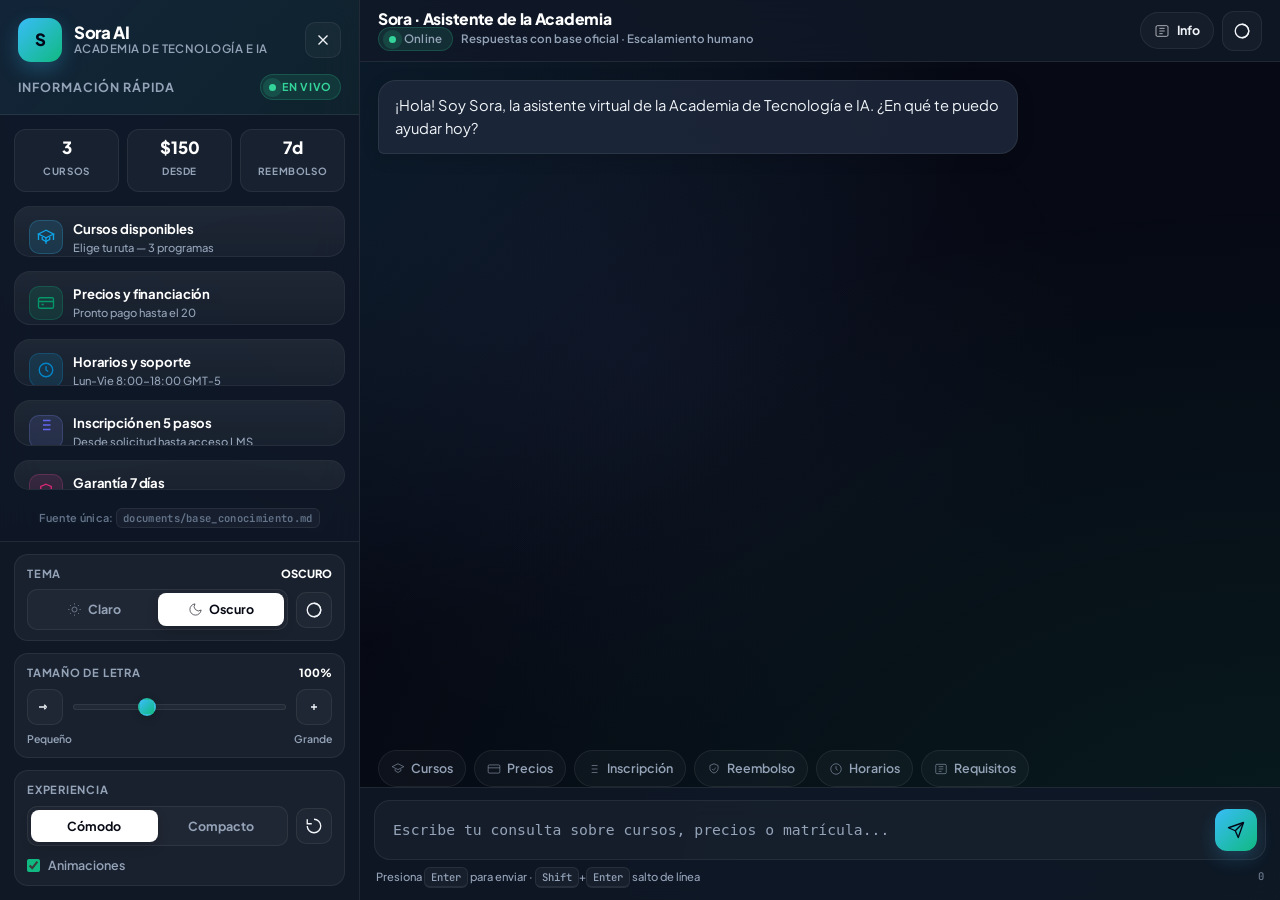
==== commit 9c79ec85: "style(ui): reemplaza emojis por iconos SVG profesionales - sidebar: cursos (graduation cap), precios" ====
--- a/templates/index.html
+++ b/templates/index.html
@@ -8,7 +8,6 @@
   <link rel="preconnect" href="https://fonts.gstatic.com" crossorigin>
   <link href="https://fonts.googleapis.com/css2?family=Plus+Jakarta+Sans:wght@400;500;600;700;800&family=JetBrains+Mono:wght@500&display=swap" rel="stylesheet">
   <style>
-    /* ========== THEME VARIABLES ========== */
     :root {
       --font-scale: 1;
       --radius: 18px;
@@ -16,7 +15,6 @@
       --radius-pill: 999px;
       --shadow: 0 20px 50px -12px rgba(0,0,0,0.45);
       --sidebar-w: 360px;
-      /* DARK (default) */
       --bg: #070a14;
       --bg-soft: #0b1020;
       --bg-gradient-1: rgba(56,189,248,0.14);
@@ -61,7 +59,6 @@
       --overlay: rgba(15,23,42,0.35);
       --shadow: 0 20px 50px -12px rgba(15,23,42,0.15);
     }
-
     *{box-sizing:border-box;margin:0;padding:0}
     html{font-size: calc(16px * var(--font-scale));}
     body{
@@ -74,8 +71,7 @@
       -webkit-font-smoothing:antialiased;
     }
     body::before{
-      content:"";
-      position:fixed; inset:0; pointer-events:none;
+      content:""; position:fixed; inset:0; pointer-events:none;
       background:
         radial-gradient(at 0% 0%, var(--bg-gradient-1) 0, transparent 55%),
         radial-gradient(at 100% 100%, var(--bg-gradient-2) 0, transparent 55%),
@@ -83,24 +79,17 @@
       z-index:-1;
     }
     button, input, select{font:inherit}
-    /* ========== LAYOUT ========== */
-    .layout{
-      display:flex;
-      height:100vh;
-      height:100dvh;
-      overflow:hidden;
-    }
-    /* Sidebar */
+    .ico{width:18px; height:18px; stroke-width:1.8; flex-shrink:0}
+    .ico-sm{width:16px; height:16px}
+    .ico-lg{width:20px; height:20px}
+    /* LAYOUT */
+    .layout{display:flex; height:100vh; height:100dvh; overflow:hidden}
     .sidebar{
-      width:var(--sidebar-w);
-      flex-shrink:0;
-      background: var(--panel);
-      backdrop-filter: blur(20px) saturate(1.2);
+      width:var(--sidebar-w); flex-shrink:0;
+      background: var(--panel); backdrop-filter: blur(20px) saturate(1.2);
       -webkit-backdrop-filter: blur(20px) saturate(1.2);
       border-right:1px solid var(--panel-border);
-      display:flex;
-      flex-direction:column;
-      overflow:hidden;
+      display:flex; flex-direction:column; overflow:hidden;
       transition: transform 0.35s cubic-bezier(0.32,0.72,0,1), width 0.2s;
       z-index:40;
     }
@@ -110,27 +99,19 @@
       background: linear-gradient(135deg, rgba(56,189,248,0.08), rgba(16,185,129,0.06));
       position:sticky; top:0; z-index:2;
     }
-    .brand{
-      display:flex; align-items:center; gap:12px; margin-bottom:12px;
-    }
+    .brand{display:flex; align-items:center; gap:12px; margin-bottom:12px}
     .brand-mark{
       width:44px; height:44px; border-radius:13px;
       background: linear-gradient(135deg, var(--accent), var(--primary));
       display:grid; place-items:center;
-      font-weight:800; font-size:1.15rem; color:#020617;
-      box-shadow: 0 8px 20px rgba(56,189,248,0.25);
-      flex-shrink:0;
+      font-weight:800; font-size:1.05rem; color:#020617;
+      box-shadow: 0 8px 20px rgba(56,189,248,0.25); flex-shrink:0;
     }
     .brand-text{line-height:1.1}
     .brand-title{font-weight:800; font-size:1.05rem; letter-spacing:-0.02em; color:var(--text-strong)}
     .brand-sub{font-size:0.72rem; color:var(--muted); font-weight:600; letter-spacing:0.04em; text-transform:uppercase}
-    .sidebar-title{
-      display:flex; align-items:center; justify-content:space-between;
-      margin-top:4px;
-    }
-    .sidebar-title h2{
-      font-size:0.78rem; font-weight:700; letter-spacing:0.08em; text-transform:uppercase; color:var(--muted);
-    }
+    .sidebar-title{display:flex; align-items:center; justify-content:space-between; margin-top:4px}
+    .sidebar-title h2{font-size:0.78rem; font-weight:700; letter-spacing:0.08em; text-transform:uppercase; color:var(--muted)}
     .badge-live{
       display:inline-flex; align-items:center; gap:6px;
       font-size:0.68rem; font-weight:700; letter-spacing:0.06em; text-transform:uppercase;
@@ -138,65 +119,54 @@
       padding:4px 8px; border-radius:var(--radius-pill);
     }
     .badge-live i{width:7px; height:7px; background:var(--success); border-radius:50%; box-shadow:0 0 0 6px rgba(52,211,153,0.15); animation:pulse 2s infinite}
-
     .sidebar-scroll{
       flex:1; overflow-y:auto; padding:14px 14px 10px; display:flex; flex-direction:column; gap:14px;
       scrollbar-width:thin; scrollbar-color: var(--panel-border) transparent;
     }
     .sidebar-scroll::-webkit-scrollbar{width:5px}
     .sidebar-scroll::-webkit-scrollbar-thumb{background: var(--panel-border); border-radius:10px}
-    /* Cards */
     .card{
       background: var(--card-bg);
       border:1px solid var(--card-border);
-      border-radius:16px;
-      overflow:hidden;
+      border-radius:16px; overflow:hidden;
       transition: border-color 0.2s, transform 0.2s;
     }
     .card:hover{border-color: var(--panel-border); transform: translateY(-1px)}
     .card-head{
-      padding:12px 14px 10px;
-      display:flex; align-items:center; gap:10px;
+      padding:12px 14px 10px; display:flex; align-items:center; gap:10px;
       border-bottom:1px solid var(--card-border);
       background: linear-gradient(180deg, var(--panel-soft), transparent);
     }
     .card-icon{
-      width:32px; height:32px; border-radius:10px; display:grid; place-items:center;
-      font-size:0.95rem; flex-shrink:0;
-    }
-    .card-icon.courses{background: rgba(56,189,248,0.14); border:1px solid rgba(56,189,248,0.2)}
-    .card-icon.price{background: rgba(16,185,129,0.14); border:1px solid rgba(16,185,129,0.2)}
-    .card-icon.steps{background: rgba(129,140,248,0.14); border:1px solid rgba(129,140,248,0.2)}
-    .card-icon.contact{background: rgba(245,158,11,0.14); border:1px solid rgba(245,158,11,0.2)}
-    .card-icon.hours{background: rgba(14,165,233,0.14); border:1px solid rgba(14,165,233,0.2)}
-    .card-icon.guarantee{background: rgba(236,72,153,0.12); border:1px solid rgba(236,72,153,0.2)}
+      width:34px; height:34px; border-radius:10px; display:grid; place-items:center;
+      flex-shrink:0; color:var(--text-strong);
+    }
+    .card-icon.courses{background: rgba(56,189,248,0.14); border:1px solid rgba(56,189,248,0.22); color:#0ea5e9}
+    .card-icon.price{background: rgba(16,185,129,0.14); border:1px solid rgba(16,185,129,0.22); color:#059669}
+    .card-icon.hours{background: rgba(14,165,233,0.14); border:1px solid rgba(14,165,233,0.22); color:#0284c7}
+    .card-icon.contact{background: rgba(245,158,11,0.14); border:1px solid rgba(245,158,11,0.22); color:#d97706}
+    .card-icon.steps{background: rgba(129,140,248,0.14); border:1px solid rgba(129,140,248,0.22); color:#6366f1}
+    .card-icon.guarantee{background: rgba(236,72,153,0.12); border:1px solid rgba(236,72,153,0.22); color:#db2777}
+    [data-theme="light"] .card-icon.courses{color:#0284c7}
+    [data-theme="light"] .card-icon.price{color:#047857}
     .card-title{font-size:0.82rem; font-weight:700; letter-spacing:-0.01em; color:var(--text-strong)}
     .card-sub{font-size:0.70rem; color:var(--muted); font-weight:500}
     .card-body{padding:12px 14px}
-    /* Quick stats */
-    .stats{
-      display:grid; grid-template-columns:1fr 1fr 1fr; gap:8px;
-    }
+    .stats{display:grid; grid-template-columns:1fr 1fr 1fr; gap:8px}
     .stat{
-      background: var(--panel-soft);
-      border:1px solid var(--card-border);
+      background: var(--panel-soft); border:1px solid var(--card-border);
       border-radius:12px; padding:10px 8px; text-align:center;
     }
     .stat strong{display:block; font-size:1.05rem; font-weight:800; line-height:1; color:var(--text-strong)}
     .stat span{font-size:0.62rem; font-weight:700; letter-spacing:0.06em; text-transform:uppercase; color:var(--muted)}
-    /* Course list */
     .course-list{display:flex; flex-direction:column; gap:8px}
-    .course{
-      display:flex; gap:10px; padding:10px 11px; border-radius:12px;
-      background: var(--panel-soft); border:1px solid transparent;
-    }
-    .course-dot{width:10px; height:10px; border-radius:50%; margin-top:6px; flex-shrink:0}
+    .course{display:flex; gap:10px; padding:10px 11px; border-radius:12px; background: var(--panel-soft); border:1px solid transparent}
+    .course-dot{width:9px; height:9px; border-radius:50%; margin-top:7px; flex-shrink:0}
     .course:nth-child(1) .course-dot{background:var(--accent); box-shadow:0 0 0 6px rgba(56,189,248,0.15)}
     .course:nth-child(2) .course-dot{background:var(--primary); box-shadow:0 0 0 6px rgba(16,185,129,0.15)}
     .course:nth-child(3) .course-dot{background:var(--accent-2); box-shadow:0 0 0 6px rgba(129,140,248,0.15)}
     .course-name{font-size:0.82rem; font-weight:700; line-height:1.25; color:var(--text-strong)}
     .course-meta{font-size:0.72rem; color:var(--muted); margin-top:2px; line-height:1.35}
-    /* Price table */
     .price-table{width:100%; border-collapse:separate; border-spacing:0; font-size:0.78rem; overflow:hidden; border-radius:10px; border:1px solid var(--card-border)}
     .price-table th{font-size:0.66rem; letter-spacing:0.06em; text-transform:uppercase; color:var(--muted); background: var(--panel-soft); padding:8px 10px; text-align:left; font-weight:700}
     .price-table td{padding:9px 10px; border-top:1px solid var(--card-border); font-weight:600}
@@ -204,25 +174,21 @@
     .price-table tr:first-child th:last-child{border-top-right-radius:10px}
     .price{color:var(--text-strong); font-family:'JetBrains Mono',monospace; font-size:0.78rem}
     .price small{color:var(--muted); font-weight:500}
-    /* Steps */
     .steps{display:flex; flex-direction:column; gap:8px}
     .step{display:flex; gap:10px; align-items:flex-start}
     .step-n{width:26px; height:26px; border-radius:50%; display:grid; place-items:center; font-size:0.72rem; font-weight:800; background: var(--text-strong); color:var(--bg); flex-shrink:0; margin-top:1px}
     [data-theme="light"] .step-n{background: var(--text-strong); color:#fff}
     .step-title{font-size:0.80rem; font-weight:700; color:var(--text-strong); line-height:1.25}
     .step-desc{font-size:0.72rem; color:var(--muted); line-height:1.4}
-    /* Contact */
     .contact-grid{display:grid; gap:8px}
     .contact-item{display:flex; gap:10px; align-items:center; padding:9px 11px; border-radius:12px; background: var(--panel-soft); border:1px solid transparent; text-decoration:none; color:inherit; transition:background 0.2s}
     .contact-item:hover{background: var(--panel-hover)}
-    .contact-ic{width:32px; height:32px; border-radius:10px; display:grid; place-items:center; background: var(--card-bg); border:1px solid var(--card-border); font-size:0.9rem}
+    .contact-ic{width:32px; height:32px; border-radius:10px; display:grid; place-items:center; background: var(--card-bg); border:1px solid var(--card-border); color:var(--muted); flex-shrink:0}
     .contact-label{font-size:0.68rem; font-weight:700; letter-spacing:0.05em; text-transform:uppercase; color:var(--muted)}
     .contact-value{font-size:0.80rem; font-weight:600; color:var(--text-strong); word-break:break-all}
-    /* Sidebar footer controls */
     .sidebar-footer{
       padding:12px 14px 14px; border-top:1px solid var(--panel-border);
-      background: var(--panel);
-      display:flex; flex-direction:column; gap:12px;
+      background: var(--panel); display:flex; flex-direction:column; gap:12px;
     }
     .control-group{
       background: var(--panel-soft); border:1px solid var(--card-border); border-radius:14px; padding:10px 12px;
@@ -238,15 +204,17 @@
     }
     .seg button{
       flex:1; border:none; background:transparent; color:var(--muted); font-size:0.78rem; font-weight:700;
-      padding:7px 6px; border-radius:8px; cursor:pointer; transition: all 0.2s;
+      padding:7px 6px; border-radius:8px; cursor:pointer; transition: all 0.2s; display:inline-flex; align-items:center; justify-content:center; gap:6px;
     }
     .seg button.active{background: var(--text-strong); color:var(--bg); box-shadow: 0 4px 12px rgba(0,0,0,0.15)}
     [data-theme="light"] .seg button.active{background: var(--text-strong); color:#fff}
+    .seg button svg{width:15px; height:15px}
     .icon-btn{
       width:36px; height:36px; border-radius:10px; border:1px solid var(--card-border); background: var(--card-bg);
       display:grid; place-items:center; cursor:pointer; color:var(--text); transition: all 0.2s; flex-shrink:0;
     }
     .icon-btn:hover{border-color: var(--panel-border); background: var(--panel-hover); transform: translateY(-1px)}
+    .icon-btn svg{width:18px; height:18px}
     .range{
       -webkit-appearance:none; appearance:none; width:100%; height:6px; border-radius:10px;
       background: var(--panel-soft); border:1px solid var(--card-border); outline:none;
@@ -258,25 +226,19 @@
     }
     .range::-moz-range-thumb{width:18px; height:18px; border-radius:50%; background: var(--accent); border:2px solid var(--card-bg); cursor:pointer}
     .hint-mini{font-size:0.66rem; color:var(--muted); display:flex; justify-content:space-between; margin-top:6px; font-weight:600}
-    /* Main */
-    .main{
-      flex:1; display:flex; flex-direction:column; min-width:0; min-height:0;
-      background: transparent;
-    }
+    .main{flex:1; display:flex; flex-direction:column; min-width:0; min-height:0; background: transparent}
     .topbar{
       height:62px; flex-shrink:0;
       display:flex; align-items:center; justify-content:space-between; gap:12px;
-      padding:0 18px;
-      background: var(--panel);
-      backdrop-filter: blur(16px);
+      padding:0 18px; background: var(--panel); backdrop-filter: blur(16px);
       border-bottom:1px solid var(--panel-border);
     }
     .topbar-left{display:flex; align-items:center; gap:12px; min-width:0}
     .hamburger{
       width:40px; height:40px; border-radius:12px; border:1px solid var(--card-border);
-      background: var(--card-bg); display:grid; place-items:center; cursor:pointer; color:var(--text);
-      display:none;
-    }
+      background: var(--card-bg); display:grid; place-items:center; cursor:pointer; color:var(--text); display:none;
+    }
+    .hamburger svg{width:20px; height:20px}
     .topbar-title{line-height:1.1; min-width:0}
     .topbar-title strong{display:block; font-size:0.98rem; font-weight:800; letter-spacing:-0.02em; color:var(--text-strong); white-space:nowrap; overflow:hidden; text-overflow:ellipsis}
     .topbar-title span{font-size:0.72rem; color:var(--muted); font-weight:600; display:flex; align-items:center; gap:8px}
@@ -289,19 +251,15 @@
     .topbar-actions{display:flex; align-items:center; gap:8px; flex-shrink:0}
     .topbar-actions .icon-btn{width:40px; height:40px; border-radius:12px}
     .pill-btn{
-      display:inline-flex; align-items:center; gap:6px; font-size:0.78rem; font-weight:700;
-      padding:8px 12px; border-radius:var(--radius-pill); border:1px solid var(--card-border);
-      background: var(--card-bg); color:var(--text); cursor:pointer;
-    }
-    .pill-btn:hover{background: var(--panel-hover)}
-    /* Chat */
-    .chat-wrap{
-      flex:1; display:flex; flex-direction:column; min-height:0; padding:0;
-      background: transparent;
-    }
+      display:inline-flex; align-items:center; gap:7px; font-size:0.78rem; font-weight:700;
+      padding:8px 13px; border-radius:var(--radius-pill); border:1px solid var(--card-border);
+      background: var(--card-bg); color:var(--text); cursor:pointer; transition: all 0.2s;
+    }
+    .pill-btn:hover{background: var(--panel-hover); border-color: var(--panel-border)}
+    .pill-btn svg{width:16px; height:16px}
+    .chat-wrap{flex:1; display:flex; flex-direction:column; min-height:0; padding:0; background: transparent}
     .chat{
-      flex:1; overflow-y:auto; padding:18px 18px 10px; display:flex; flex-direction:column; gap:14px;
-      scroll-behavior:smooth;
+      flex:1; overflow-y:auto; padding:18px 18px 10px; display:flex; flex-direction:column; gap:14px; scroll-behavior:smooth;
     }
     .chat::-webkit-scrollbar{width:6px}
     .chat::-webkit-scrollbar-thumb{background: var(--panel-border); border-radius:10px}
@@ -315,29 +273,19 @@
       font-size:0.92rem; line-height:1.55; white-space:pre-wrap; word-break:break-word;
       box-shadow: 0 4px 18px rgba(0,0,0,0.12);
     }
-    .msg.user .bubble{
-      background: var(--user-msg); color:#fff; border-bottom-right-radius:6px;
-    }
-    .msg.bot .bubble{
-      background: var(--bot-msg); border:1px solid var(--card-border); border-bottom-left-radius:6px;
-      color:var(--text);
-    }
+    .msg.user .bubble{background: var(--user-msg); color:#fff; border-bottom-right-radius:6px}
+    .msg.bot .bubble{background: var(--bot-msg); border:1px solid var(--card-border); border-bottom-left-radius:6px; color:var(--text)}
     [data-theme="light"] .msg.bot .bubble{box-shadow: 0 4px 18px rgba(15,23,42,0.06)}
-    /* Suggestions */
-    .suggestions{
-      display:flex; gap:8px; padding:8px 18px 0; overflow-x:auto; scrollbar-width:none;
-    }
+    .suggestions{display:flex; gap:8px; padding:8px 18px 0; overflow-x:auto; scrollbar-width:none}
     .suggestions::-webkit-scrollbar{display:none}
     .chip{
       flex-shrink:0; font-size:0.78rem; font-weight:600; padding:8px 12px; border-radius:var(--radius-pill);
       background: var(--card-bg); border:1px solid var(--card-border); color:var(--muted); cursor:pointer; white-space:nowrap; transition: all 0.2s;
+      display:inline-flex; align-items:center; gap:6px;
     }
     .chip:hover{background: var(--panel-hover); color:var(--text); border-color: var(--panel-border); transform: translateY(-1px)}
-    /* Composer */
-    .composer-wrap{
-      padding:12px 14px 14px; background: var(--panel); backdrop-filter: blur(16px);
-      border-top:1px solid var(--panel-border);
-    }
+    .chip svg{width:14px; height:14px}
+    .composer-wrap{padding:12px 14px 14px; background: var(--panel); backdrop-filter: blur(16px); border-top:1px solid var(--panel-border)}
     .composer{
       display:flex; gap:10px; align-items:flex-end; background: var(--card-bg);
       border:1px solid var(--card-border); border-radius:16px; padding:8px; transition: border-color 0.2s, box-shadow 0.2s;
@@ -351,11 +299,11 @@
     .send-btn{
       width:42px; height:42px; border-radius:12px; border:none; flex-shrink:0;
       background: linear-gradient(135deg, var(--accent), var(--primary)); color:#020617;
-      display:grid; place-items:center; cursor:pointer; font-weight:800; font-size:1.05rem;
-      box-shadow: 0 8px 18px rgba(56,189,248,0.2); transition: transform 0.15s, filter 0.15s;
+      display:grid; place-items:center; cursor:pointer; box-shadow: 0 8px 18px rgba(56,189,248,0.2); transition: transform 0.15s, filter 0.15s;
     }
     .send-btn:hover{transform: translateY(-1px); filter:brightness(1.05)}
     .send-btn:disabled{opacity:0.5; cursor:not-allowed; transform:none}
+    .send-btn svg{width:18px; height:18px}
     .composer-hint{
       display:flex; justify-content:space-between; align-items:center; margin-top:8px; padding:0 2px;
       font-size:0.70rem; color:var(--muted); font-weight:500;
@@ -364,24 +312,18 @@
       font-family:'JetBrains Mono',monospace; font-size:0.66rem; background: var(--panel-soft); border:1px solid var(--card-border);
       border-bottom-width:2px; padding:2px 6px; border-radius:6px; color:var(--muted);
     }
-    /* Overlay */
     .overlay{
       position:fixed; inset:0; background: var(--overlay); backdrop-filter: blur(2px);
       opacity:0; pointer-events:none; transition: opacity 0.25s; z-index:39;
     }
     .overlay.open{opacity:1; pointer-events:auto}
-    /* Typing */
     .typing{display:flex; gap:5px; align-items:center; padding:4px 0}
     .typing span{width:6px; height:6px; background: var(--muted); border-radius:50%; animation: bounce 1.3s infinite ease-in-out both}
     .typing span:nth-child(1){animation-delay:-0.32s}
     .typing span:nth-child(2){animation-delay:-0.16s}
     @keyframes bounce{0%,80%,100%{transform:scale(0)} 40%{transform:scale(1)}}
-    /* Responsive */
     @media (max-width: 960px){
-      .sidebar{
-        position:fixed; inset:0 auto 0 0; width:min(380px, 86vw); transform: translateX(-100%);
-        box-shadow: var(--shadow);
-      }
+      .sidebar{position:fixed; inset:0 auto 0 0; width:min(380px, 86vw); transform: translateX(-100%); box-shadow: var(--shadow)}
       .sidebar.open{transform: translateX(0)}
       .hamburger{display:grid}
       .topbar-title strong{font-size:0.92rem}
@@ -394,19 +336,14 @@
       .composer-wrap{padding:10px 10px 12px}
       .stats{grid-template-columns:1fr 1fr}
     }
-    /* Density */
     [data-density="compact"] .card-body{padding:10px 12px}
     [data-density="compact"] .course{padding:8px 10px}
     [data-density="compact"] .bubble{padding:11px 14px; font-size:0.88rem}
-    /* Reduced motion */
-    @media (prefers-reduced-motion: reduce){
-      *{animation:none !important; transition:none !important}
-    }
+    @media (prefers-reduced-motion: reduce){*{animation:none !important; transition:none !important}}
   </style>
 </head>
 <body>
   <div class="layout" id="layout">
-    <!-- SIDEBAR -->
     <aside class="sidebar" id="sidebar" aria-label="Información rápida">
       <div class="sidebar-header">
         <div class="brand">
@@ -415,7 +352,9 @@
             <div class="brand-title">Sora AI</div>
             <div class="brand-sub">Academia de Tecnología e IA</div>
           </div>
-          <button class="icon-btn" id="closeSidebar" aria-label="Cerrar panel" style="margin-left:auto; width:36px; height:36px;">✕</button>
+          <button class="icon-btn" id="closeSidebar" aria-label="Cerrar panel" style="margin-left:auto; width:36px; height:36px;">
+            <svg class="ico" viewBox="0 0 24 24" fill="none" stroke="currentColor"><path d="M18 6L6 18M6 6l12 12"/></svg>
+          </button>
         </div>
         <div class="sidebar-title">
           <h2>Información rápida</h2>
@@ -424,17 +363,17 @@
       </div>
 
       <div class="sidebar-scroll" id="sidebarScroll">
-        <!-- Stats -->
         <div class="stats" id="quickStats">
           <div class="stat"><strong>3</strong><span>Cursos</span></div>
           <div class="stat"><strong>$150</strong><span>Desde</span></div>
           <div class="stat"><strong>7d</strong><span>Reembolso</span></div>
         </div>
 
-        <!-- Cursos -->
         <section class="card" aria-labelledby="coursesTitle">
           <div class="card-head">
-            <div class="card-icon courses">📚</div>
+            <div class="card-icon courses">
+              <svg class="ico" viewBox="0 0 24 24" fill="none" stroke="currentColor"><path d="M12 3L2 8l10 5 10-5-10-5z"/><path d="M7 12v3l5 3 5-3v-3"/><path d="M12 13v8"/><path d="M2 8v8"/><path d="M22 8v8"/></svg>
+            </div>
             <div>
               <div class="card-title" id="coursesTitle">Cursos disponibles</div>
               <div class="card-sub">Elige tu ruta — 3 programas</div>
@@ -449,10 +388,11 @@
           </div>
         </section>
 
-        <!-- Precios -->
         <section class="card" aria-labelledby="priceTitle">
           <div class="card-head">
-            <div class="card-icon price">💳</div>
+            <div class="card-icon price">
+              <svg class="ico" viewBox="0 0 24 24" fill="none" stroke="currentColor"><rect x="2" y="5" width="20" height="14" rx="2"/><path d="M2 10h20M6 14h3M9 14h.01"/></svg>
+            </div>
             <div>
               <div class="card-title" id="priceTitle">Precios y financiación</div>
               <div class="card-sub">Pronto pago hasta el 20</div>
@@ -473,10 +413,11 @@
           </div>
         </section>
 
-        <!-- Horarios -->
         <section class="card" aria-labelledby="hoursTitle">
           <div class="card-head">
-            <div class="card-icon hours">🕘</div>
+            <div class="card-icon hours">
+              <svg class="ico" viewBox="0 0 24 24" fill="none" stroke="currentColor"><circle cx="12" cy="12" r="9"/><path d="M12 7v5l3 2"/></svg>
+            </div>
             <div>
               <div class="card-title" id="hoursTitle">Horarios y soporte</div>
               <div class="card-sub" id="hoursSub">Lun-Vie 8:00-18:00 GMT-5 · Sáb 9:00-13:00</div>
@@ -485,25 +426,32 @@
           <div class="card-body" style="padding:0">
             <div class="contact-grid" style="padding:12px 14px">
               <a class="contact-item" href="mailto:soporte@academiatech.com" id="supportEmailWrap">
-                <span class="contact-ic">✉️</span>
+                <span class="contact-ic">
+                  <svg class="ico-sm" viewBox="0 0 24 24" fill="none" stroke="currentColor"><rect x="3" y="5" width="18" height="14" rx="2"/><path d="M3 7l9 6 9-6"/></svg>
+                </span>
                 <span><span class="contact-label">Soporte</span><span class="contact-value" id="supportEmail">soporte@academiatech.com</span></span>
               </a>
               <a class="contact-item" href="mailto:admisiones@academiatech.com">
-                <span class="contact-ic">🎓</span>
+                <span class="contact-ic">
+                  <svg class="ico-sm" viewBox="0 0 24 24" fill="none" stroke="currentColor"><path d="M12 3L2 8l10 5 10-5-10-5z"/><path d="M7 12v3l5 3 5-3v-3"/></svg>
+                </span>
                 <span><span class="contact-label">Admisiones</span><span class="contact-value" id="admissionsEmail">admisiones@academiatech.com</span></span>
               </a>
               <a class="contact-item" href="https://t.me/SoporteAcademiaBot" target="_blank" rel="noopener">
-                <span class="contact-ic">💬</span>
+                <span class="contact-ic">
+                  <svg class="ico-sm" viewBox="0 0 24 24" fill="none" stroke="currentColor"><path d="M21 11.5a8.5 8.5 0 0 1-12.5 7.5L3 21l2-5.5A8.5 8.5 0 0 1 21 11.5z"/><path d="M8 12h8M8 8h5"/></svg>
+                </span>
                 <span><span class="contact-label">Bot 24/7</span><span class="contact-value">@SoporteAcademiaBot</span></span>
               </a>
             </div>
           </div>
         </section>
 
-        <!-- Inscripción -->
         <section class="card" aria-labelledby="stepsTitle">
           <div class="card-head">
-            <div class="card-icon steps">🪜</div>
+            <div class="card-icon steps">
+              <svg class="ico" viewBox="0 0 24 24" fill="none" stroke="currentColor"><path d="M8 6h10M8 12h10M8 18h10"/><path d="M3 6h.01M3 12h.01M3 18h.01"/></svg>
+            </div>
             <div>
               <div class="card-title" id="stepsTitle">Inscripción en 5 pasos</div>
               <div class="card-sub">Desde solicitud hasta acceso LMS</div>
@@ -520,10 +468,11 @@
           </div>
         </section>
 
-        <!-- Garantía -->
         <section class="card" aria-labelledby="guaranteeTitle">
           <div class="card-head">
-            <div class="card-icon guarantee">✅</div>
+            <div class="card-icon guarantee">
+              <svg class="ico" viewBox="0 0 24 24" fill="none" stroke="currentColor"><path d="M12 3l7 3v5c0 3.5-2.5 6.5-7 8-4.5-1.5-7-4.5-7-8V6l7-3z"/><path d="M9 12l2 2 4-4"/></svg>
+            </div>
             <div>
               <div class="card-title" id="guaranteeTitle">Garantía 7 días</div>
               <div class="card-sub">Devolución 100% sin preguntas</div>
@@ -539,25 +488,36 @@
         </div>
       </div>
 
-      <!-- Controls -->
       <div class="sidebar-footer">
         <div class="control-group">
           <div class="control-label">Tema <span id="themeLabel">Oscuro</span></div>
           <div class="control-row">
             <div class="seg" role="group" aria-label="Tema">
-              <button id="themeLight" aria-label="Modo claro">☀️ Claro</button>
-              <button id="themeDark" class="active" aria-label="Modo oscuro">🌙 Oscuro</button>
-            </div>
-            <button class="icon-btn" id="themeToggle" aria-label="Cambiar tema" title="Cambiar tema">◐</button>
+              <button id="themeLight" aria-label="Modo claro">
+                <svg class="ico-sm" viewBox="0 0 24 24" fill="none" stroke="currentColor"><circle cx="12" cy="12" r="4"/><path d="M12 2v2M12 20v2M4.93 4.93l1.41 1.41M17.66 17.66l1.41 1.41M2 12h2M20 12h2M4.93 19.07l1.41-1.41M17.66 6.34l1.41-1.41"/></svg>
+                Claro
+              </button>
+              <button id="themeDark" class="active" aria-label="Modo oscuro">
+                <svg class="ico-sm" viewBox="0 0 24 24" fill="none" stroke="currentColor"><path d="M21 12.79A9 9 0 1 1 11.21 3 7 7 0 0 0 21 12.79z"/></svg>
+                Oscuro
+              </button>
+            </div>
+            <button class="icon-btn" id="themeToggle" aria-label="Cambiar tema" title="Cambiar tema">
+              <svg class="ico" viewBox="0 0 24 24" fill="none" stroke="currentColor"><circle cx="12" cy="12" r="9"/><path d="M12 3a9 9 0 0 1 0 18"/></svg>
+            </button>
           </div>
         </div>
 
         <div class="control-group">
           <div class="control-label">Tamaño de letra <span id="fontLabel">100%</span></div>
           <div class="control-row" style="gap:10px">
-            <button class="icon-btn" id="fontDown" aria-label="Disminuir letra">A-</button>
+            <button class="icon-btn" id="fontDown" aria-label="Disminuir letra">
+              <svg class="ico" viewBox="0 0 24 24" fill="none" stroke="currentColor"><path d="M4 12h8M14 12l-3-3M14 12l-3 3"/></svg>
+            </button>
             <input class="range" id="fontRange" type="range" min="85" max="130" step="5" value="100" aria-label="Tamaño de letra">
-            <button class="icon-btn" id="fontUp" aria-label="Aumentar letra">A+</button>
+            <button class="icon-btn" id="fontUp" aria-label="Aumentar letra">
+              <svg class="ico" viewBox="0 0 24 24" fill="none" stroke="currentColor"><path d="M12 8v8M8 12h8"/></svg>
+            </button>
           </div>
           <div class="hint-mini"><span>Pequeño</span><span>Grande</span></div>
         </div>
@@ -569,7 +529,9 @@
               <button id="densityComfort" class="active">Cómodo</button>
               <button id="densityCompact">Compacto</button>
             </div>
-            <button class="icon-btn" id="resetBtn" title="Restablecer" aria-label="Restablecer">↺</button>
+            <button class="icon-btn" id="resetBtn" title="Restablecer" aria-label="Restablecer">
+              <svg class="ico" viewBox="0 0 24 24" fill="none" stroke="currentColor"><path d="M3 12a9 9 0 1 0 9-9"/><path d="M3 3v6h6"/></svg>
+            </button>
           </div>
           <label style="display:flex; align-items:center; gap:8px; margin-top:10px; font-size:0.78rem; font-weight:600; color:var(--muted); cursor:pointer">
             <input type="checkbox" id="animToggle" checked style="accent-color: var(--primary)"> Animaciones
@@ -580,38 +542,64 @@
 
     <div class="overlay" id="overlay" aria-hidden="true"></div>
 
-    <!-- MAIN -->
     <main class="main" aria-label="Chat con Sora">
       <header class="topbar">
         <div class="topbar-left">
-          <button class="hamburger" id="openSidebar" aria-label="Abrir información rápida">☰</button>
+          <button class="hamburger" id="openSidebar" aria-label="Abrir información rápida">
+            <svg class="ico-lg" viewBox="0 0 24 24" fill="none" stroke="currentColor" stroke-width="1.9"><path d="M4 7h16M4 12h16M4 17h16"/></svg>
+          </button>
           <div class="topbar-title">
             <strong>Sora · Asistente de la Academia</strong>
             <span><span class="status"><i></i> Online</span> Respuestas con base oficial · Escalamiento humano</span>
           </div>
         </div>
         <div class="topbar-actions">
-          <button class="pill-btn" id="quickInfoBtn" aria-label="Ver información rápida">📋 Info</button>
-          <button class="icon-btn" id="topThemeBtn" aria-label="Tema">◐</button>
+          <button class="pill-btn" id="quickInfoBtn" aria-label="Ver información rápida">
+            <svg class="ico-sm" viewBox="0 0 24 24" fill="none" stroke="currentColor"><rect x="3" y="4" width="18" height="16" rx="2"/><path d="M8 8h8M8 12h8M8 16h5"/></svg>
+            Info
+          </button>
+          <button class="icon-btn" id="topThemeBtn" aria-label="Tema">
+            <svg class="ico" viewBox="0 0 24 24" fill="none" stroke="currentColor"><circle cx="12" cy="12" r="9"/><path d="M12 3a9 9 0 0 1 0 18"/></svg>
+          </button>
         </div>
       </header>
 
       <div class="chat-wrap">
         <div class="chat" id="chat" role="log" aria-live="polite" aria-label="Conversación"></div>
         <div class="suggestions" id="suggestions" aria-label="Sugerencias rápidas">
-          <button class="chip" data-q="¿Qué cursos tienen?">📚 Cursos</button>
-          <button class="chip" data-q="¿Cuánto cuesta el curso de bots?">💰 Precios</button>
-          <button class="chip" data-q="¿Cómo me inscribo?">🪜 Inscripción</button>
-          <button class="chip" data-q="¿Cómo pedir reembolso?">✅ Reembolso</button>
-          <button class="chip" data-q="¿Cuál es el horario de atención?">🕘 Horarios</button>
-          <button class="chip" data-q="¿Requisitos del curso de bots?">📋 Requisitos</button>
+          <button class="chip" data-q="¿Qué cursos tienen?">
+            <svg class="ico-sm" viewBox="0 0 24 24" fill="none" stroke="currentColor"><path d="M12 3L2 8l10 5 10-5-10-5z"/><path d="M7 12v3l5 3 5-3v-3"/></svg>
+            Cursos
+          </button>
+          <button class="chip" data-q="¿Cuánto cuesta el curso de bots?">
+            <svg class="ico-sm" viewBox="0 0 24 24" fill="none" stroke="currentColor"><rect x="2" y="5" width="20" height="14" rx="2"/><path d="M2 10h20"/></svg>
+            Precios
+          </button>
+          <button class="chip" data-q="¿Cómo me inscribo?">
+            <svg class="ico-sm" viewBox="0 0 24 24" fill="none" stroke="currentColor"><path d="M8 6h10M8 12h10M8 18h10"/><path d="M3 6h.01M3 12h.01M3 18h.01"/></svg>
+            Inscripción
+          </button>
+          <button class="chip" data-q="¿Cómo pedir reembolso?">
+            <svg class="ico-sm" viewBox="0 0 24 24" fill="none" stroke="currentColor"><path d="M12 3l7 3v5c0 3.5-2.5 6.5-7 8-4.5-1.5-7-4.5-7-8V6l7-3z"/><path d="M9 12l2 2 4-4"/></svg>
+            Reembolso
+          </button>
+          <button class="chip" data-q="¿Cuál es el horario de atención?">
+            <svg class="ico-sm" viewBox="0 0 24 24" fill="none" stroke="currentColor"><circle cx="12" cy="12" r="9"/><path d="M12 7v5l3 2"/></svg>
+            Horarios
+          </button>
+          <button class="chip" data-q="¿Requisitos del curso de bots?">
+            <svg class="ico-sm" viewBox="0 0 24 24" fill="none" stroke="currentColor"><rect x="3" y="4" width="18" height="16" rx="2"/><path d="M8 8h8M8 12h8M8 16h5"/></svg>
+            Requisitos
+          </button>
         </div>
       </div>
 
       <div class="composer-wrap">
         <div class="composer" id="composer">
           <textarea id="message" rows="1" placeholder="Escribe tu consulta sobre cursos, precios o matrícula..." aria-label="Mensaje"></textarea>
-          <button class="send-btn" id="sendBtn" aria-label="Enviar">➤</button>
+          <button class="send-btn" id="sendBtn" aria-label="Enviar">
+            <svg class="ico" viewBox="0 0 24 24" fill="none" stroke="currentColor" stroke-width="1.9" stroke-linejoin="round"><path d="M22 2L11 13"/><path d="M22 2L15 22 11 13 2 9l20-7z"/></svg>
+          </button>
         </div>
         <div class="composer-hint">
           <span>Presiona <kbd>Enter</kbd> para enviar · <kbd>Shift</kbd>+<kbd>Enter</kbd> salto de línea</span>
@@ -633,8 +621,6 @@
     const openSidebar = document.getElementById('openSidebar');
     const closeSidebar = document.getElementById('closeSidebar');
     const quickInfoBtn = document.getElementById('quickInfoBtn');
-
-    // Controls
     const themeLight = document.getElementById('themeLight');
     const themeDark = document.getElementById('themeDark');
     const themeToggle = document.getElementById('themeToggle');
@@ -648,15 +634,12 @@
     const densityCompact = document.getElementById('densityCompact');
     const animToggle = document.getElementById('animToggle');
     const resetBtn = document.getElementById('resetBtn');
-
-    // Preferences
     const prefs = {
       theme: localStorage.getItem('sora-theme') || 'dark',
       font: parseInt(localStorage.getItem('sora-font') || '100', 10),
       density: localStorage.getItem('sora-density') || 'comfort',
       anim: localStorage.getItem('sora-anim') !== 'false'
     };
-
     function applyTheme(t){
       prefs.theme = t;
       document.documentElement.setAttribute('data-theme', t);
@@ -683,7 +666,6 @@
       prefs.anim = on;
       document.documentElement.style.setProperty('--anim', on ? '1' : '0');
       if(!on){
-        document.documentElement.style.setProperty('--no-anim', 'none');
         const s=document.createElement('style'); s.id='no-anim'; s.textContent='*{animation:none !important; transition:none !important}';
         if(!document.getElementById('no-anim')) document.head.appendChild(s);
       } else {
@@ -692,25 +674,18 @@
       localStorage.setItem('sora-anim', String(on));
       animToggle.checked = on;
     }
-
-    // Init prefs
     applyTheme(prefs.theme);
     applyFont(prefs.font);
     applyDensity(prefs.density);
     applyAnim(prefs.anim);
-
-    // Theme events
     themeLight.addEventListener('click', ()=> applyTheme('light'));
     themeDark.addEventListener('click', ()=> applyTheme('dark'));
     const toggleTheme = ()=> applyTheme(prefs.theme === 'dark' ? 'light' : 'dark');
     themeToggle.addEventListener('click', toggleTheme);
     topThemeBtn.addEventListener('click', toggleTheme);
-
-    // Font events
     fontRange.addEventListener('input', e=> applyFont(parseInt(e.target.value,10)));
     fontDown.addEventListener('click', ()=> applyFont(Math.max(85, prefs.font - 5)));
     fontUp.addEventListener('click', ()=> applyFont(Math.min(130, prefs.font + 5)));
-    // Density
     densityComfort.addEventListener('click', ()=> applyDensity('comfort'));
     densityCompact.addEventListener('click', ()=> applyDensity('compact'));
     animToggle.addEventListener('change', e=> applyAnim(e.target.checked));
@@ -718,24 +693,18 @@
       localStorage.clear();
       applyTheme('dark'); applyFont(100); applyDensity('comfort'); applyAnim(true);
     });
-
-    // Sidebar toggle
     function openBar(){ sidebar.classList.add('open'); overlay.classList.add('open'); document.body.style.overflow='hidden'; }
     function closeBar(){ sidebar.classList.remove('open'); overlay.classList.remove('open'); document.body.style.overflow=''; }
     openSidebar.addEventListener('click', openBar);
     quickInfoBtn.addEventListener('click', openBar);
     closeSidebar.addEventListener('click', closeBar);
     overlay.addEventListener('click', closeBar);
-    // auto open on desktop
     if(window.innerWidth > 960){ sidebar.classList.add('open'); }
     window.addEventListener('resize', ()=>{
       if(window.innerWidth > 960){ overlay.classList.remove('open'); document.body.style.overflow=''; sidebar.classList.add('open'); }
       else { sidebar.classList.remove('open'); }
     });
-
-    // Sidebar data from /api/info
     function renderSidebarInfo(items){
-      // items: [{label,value},...]
       const map = Object.fromEntries((items||[]).map(i=> [i.label.toLowerCase(), i.value]));
       const supportEmail = document.getElementById('supportEmail');
       const admissionsEmail = document.getElementById('admissionsEmail');
@@ -744,11 +713,6 @@
       if(map['soporte'] && supportEmail){ supportEmail.textContent = map['soporte']; supportEmail.closest('a').href = 'mailto:'+map['soporte']; }
       if(map['admisiones'] && admissionsEmail){ admissionsEmail.textContent = map['admisiones']; admissionsEmail.closest('a').href = 'mailto:'+map['admisiones']; }
       if(map['horario'] && hoursSub){ hoursSub.textContent = map['horario']; }
-      // Cursos ya hardcodeados, pero si hay map['cursos'] podríamos refrescar
-      if(map['precio'] && priceTable){
-        // opcional: parsear precios y actualizar tabla
-      }
-      // quick stats
       const stats = document.getElementById('quickStats');
       if(map['precio'] && stats){
         const m = map['precio'].match(/\$(\d+)/);
@@ -766,8 +730,6 @@
         ]);
       });
     }
-
-    // Chat
     function addMessage(text, sender='bot'){
       const row=document.createElement('div'); row.className='msg '+sender;
       const bubble=document.createElement('div'); bubble.className='bubble'; bubble.textContent=text;
@@ -780,7 +742,6 @@
       row.appendChild(bubble); chat.appendChild(row); chat.scrollTop=chat.scrollHeight;
     }
     function hideTyping(){ const t=document.getElementById('typing'); if(t) t.remove(); }
-
     function autoResize(){
       input.style.height='auto';
       input.style.height=Math.min(input.scrollHeight,120)+'px';
@@ -789,7 +750,6 @@
     input.addEventListener('keydown', e=>{
       if(e.key==='Enter' && !e.shiftKey){ e.preventDefault(); sendMessage(); }
     });
-
     function sendMessage(q){
       const text = (q !== undefined ? String(q) : input.value).trim();
       if(!text) return;
@@ -808,23 +768,19 @@
         addMessage(data.answer||'Sin respuesta','bot');
       }).catch(err=>{
         hideTyping();
-        addMessage('No pude responder ahora mismo. Intenta de nuevo o escribe a sora@mail.com','bot');
+        addMessage('No tengo esa información disponible contacto con un asesor humano en sora@mail.com','bot');
         console.error(err);
       }).finally(()=>{
         input.disabled=false; sendBtn.disabled=false; input.focus();
       });
     }
     sendBtn.addEventListener('click', ()=> sendMessage());
-    // chips
     document.getElementById('suggestions').addEventListener('click', e=>{
       const btn=e.target.closest('.chip'); if(!btn) return;
       sendMessage(btn.dataset.q);
     });
-
-    // Init
     loadInfo();
     addMessage('¡Hola! Soy Sora, la asistente virtual de la Academia de Tecnología e IA. ¿En qué te puedo ayudar hoy?', 'bot');
-    // keyboard shortcut for sidebar
     document.addEventListener('keydown', e=>{
       if((e.ctrlKey||e.metaKey) && e.key.toLowerCase()==='b'){ e.preventDefault(); sidebar.classList.contains('open') ? closeBar() : openBar(); }
       if(e.key==='Escape') closeBar();
